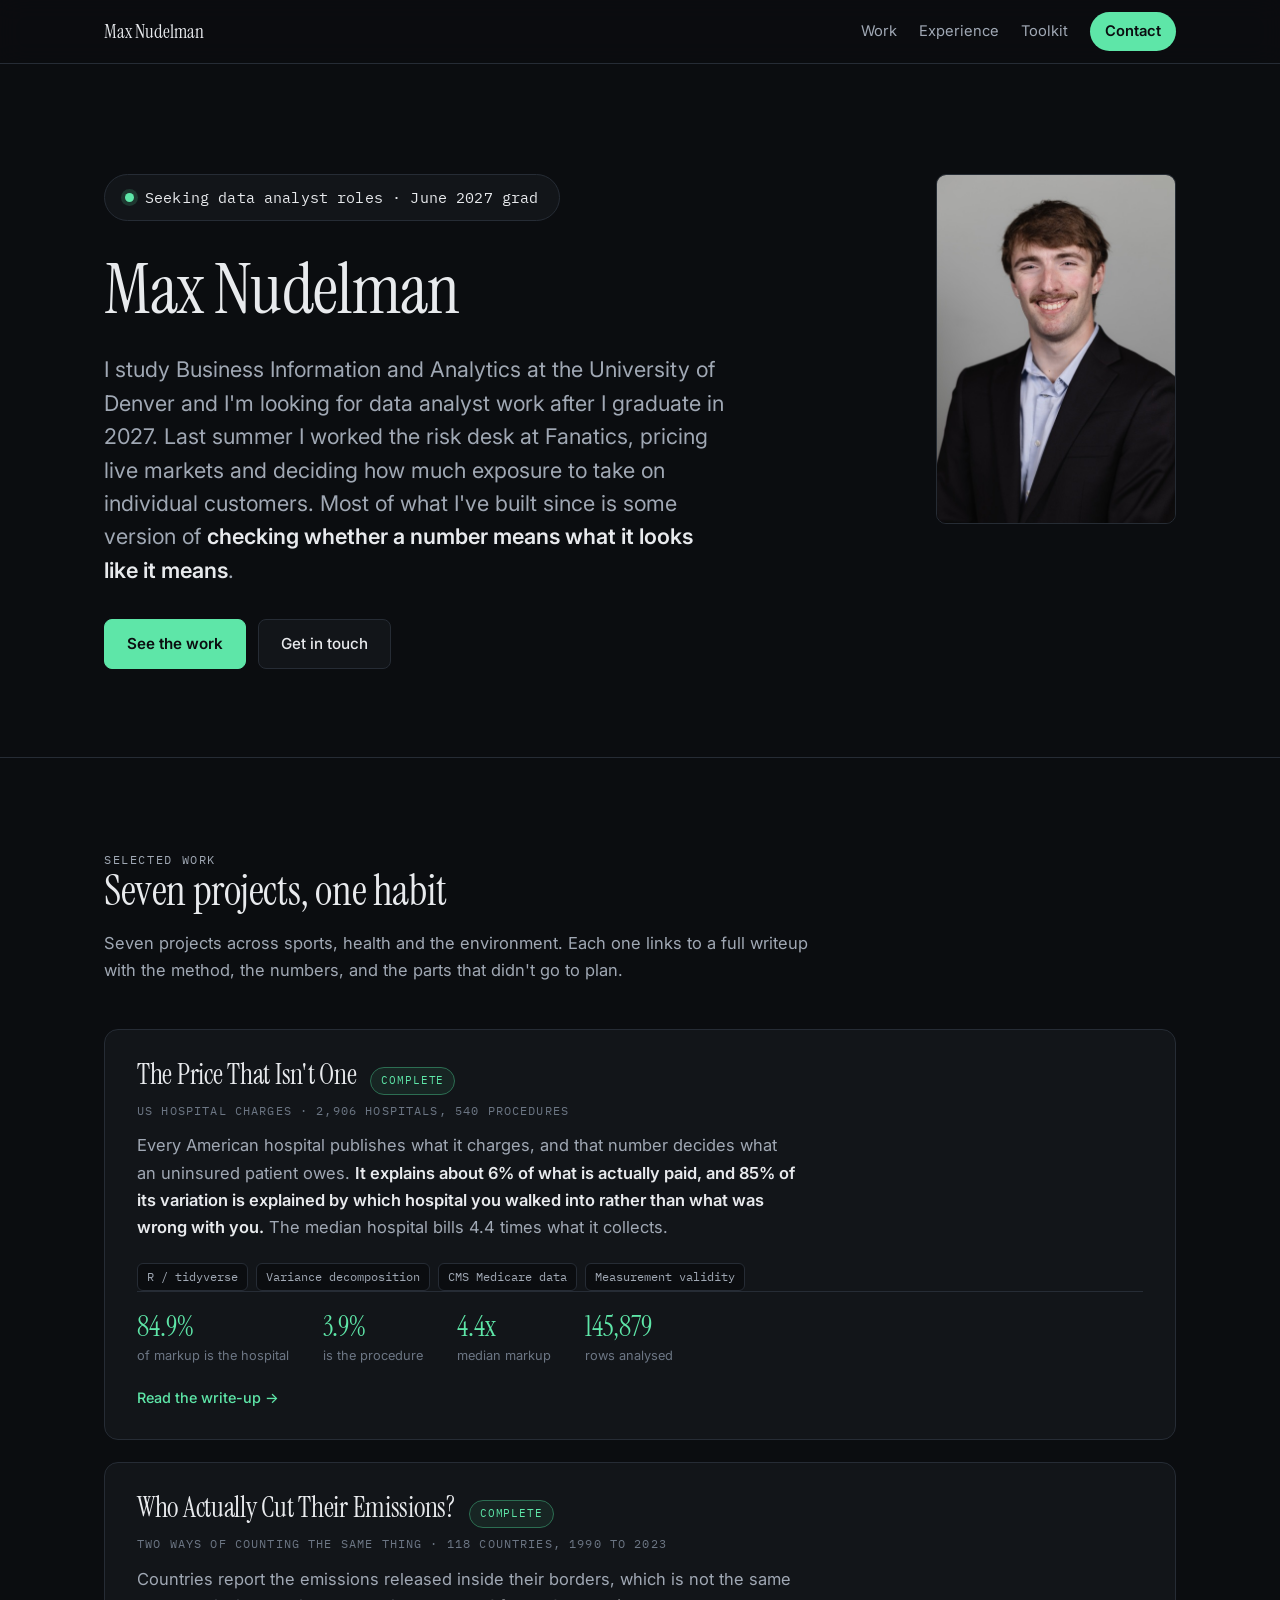
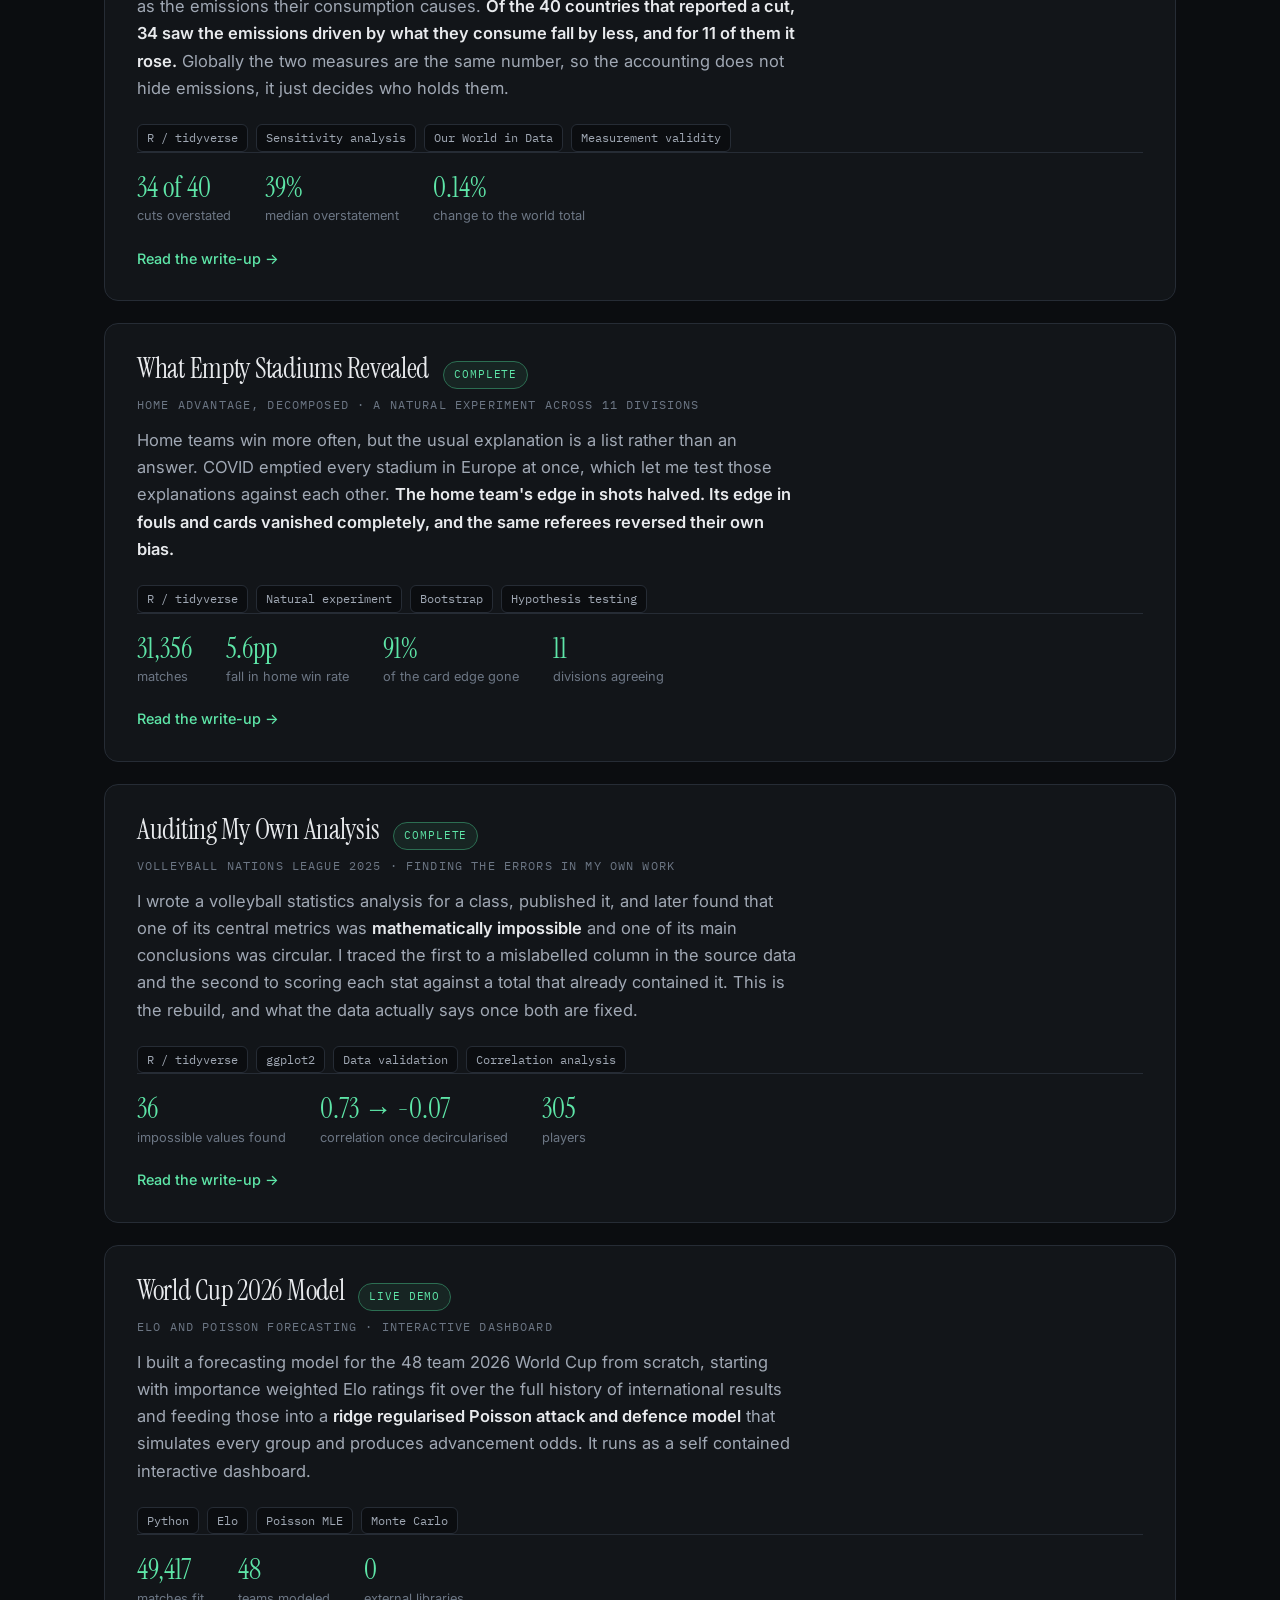
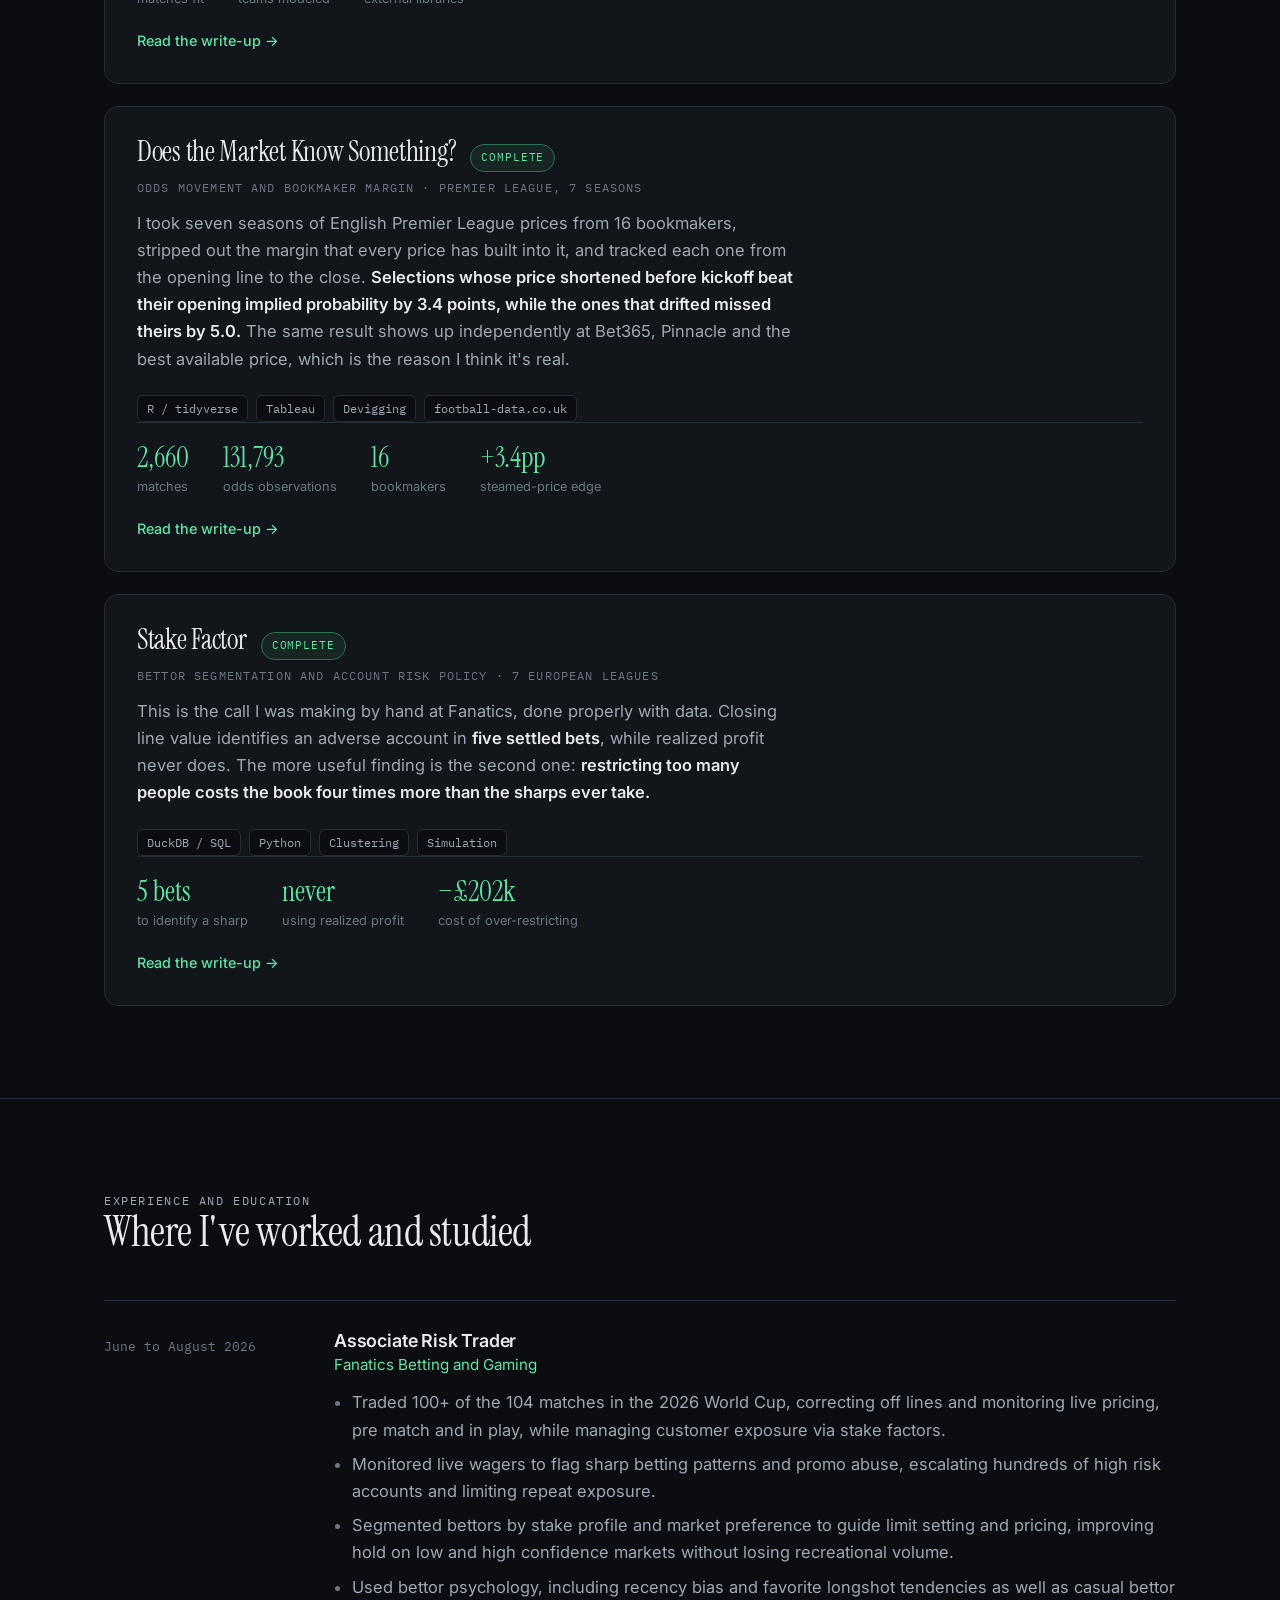
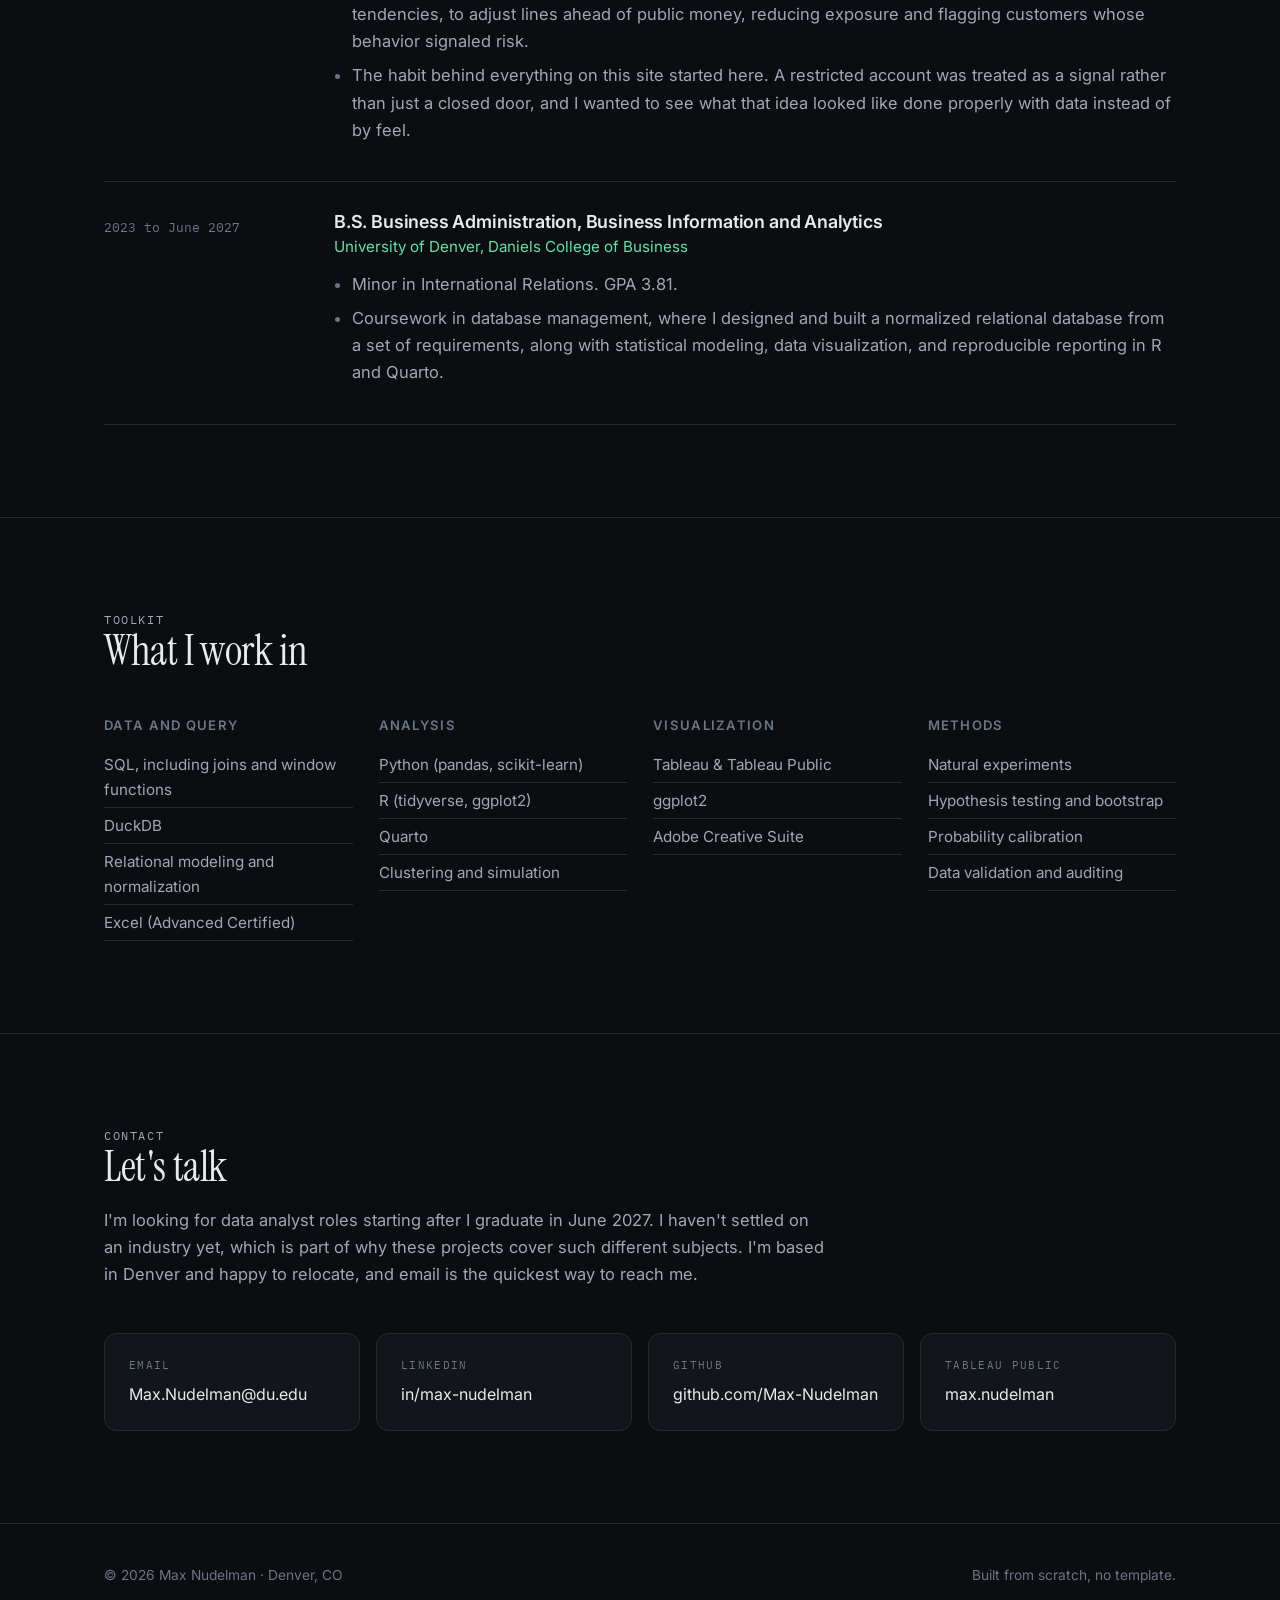
==== index.html @ 1641478d "Plainer homepage copy Drops the toolkit paragraph, rewrites the selected work subtext as a plain des" ====
<!DOCTYPE html>
<html lang="en">
<head>
<meta charset="utf-8">
<meta name="viewport" content="width=device-width, initial-scale=1">
<title>Max Nudelman, Data Analyst</title>
<meta name="description" content="Business Information and Analytics senior at the University of Denver. Projects on measurement, causal inference and data validation across sport, health and the environment.">

<!-- Social preview (used when the link is pasted into LinkedIn, Slack, iMessage) -->
<meta property="og:title" content="Max Nudelman, Data Analyst">
<meta property="og:description" content="Most of my work comes down to one question: is this effect real, or an artifact of how it was measured?">
<meta property="og:type" content="website">

<link rel="preconnect" href="https://fonts.googleapis.com">
<link rel="preconnect" href="https://fonts.gstatic.com" crossorigin>
<link href="https://fonts.googleapis.com/css2?family=Instrument+Serif:ital@0;1&family=Inter:wght@400;500;600&family=IBM+Plex+Mono:wght@400&display=swap" rel="stylesheet">
<link rel="stylesheet" href="assets/css/style.css">
</head>
<body>

<a class="skip" href="#main">Skip to content</a>

<nav class="nav">
  <div class="wrap">
    <a class="nav-name" href="#top">Max Nudelman</a>
    <div class="nav-links">
      <a href="#work">Work</a>
      <a href="#experience">Experience</a>
      <a href="#toolkit">Toolkit</a>
      <a class="cta" href="#contact">Contact</a>
    </div>
  </div>
</nav>

<main id="main">

<!-- ==================== HERO ==================== -->
<header class="hero" id="top">
  <div class="wrap hero-grid">
    <div>
      <span class="status"><span class="dot"></span> Seeking data analyst roles &middot; June 2027 grad</span>
      <h1>Max Nudelman</h1>
      <p class="lede">
        I study Business Information and Analytics at the University of Denver and I'm looking for
        data analyst work after I graduate in 2027. Last summer I worked the risk desk at Fanatics,
        pricing live markets and deciding how much exposure to take on individual customers. Most of
        what I've built since is some version of <strong>checking whether a number means what it looks
        like it means</strong>.
      </p>
      <div class="hero-actions">
        <a class="btn btn-primary" href="#work">See the work</a>
        <a class="btn" href="#contact">Get in touch</a>
      </div>
    </div>
    <img class="hero-photo" src="assets/img/headshot.jpg" alt="Portrait of Max Nudelman">
  </div>
</header>

<!-- ==================== WORK ==================== -->
<section id="work">
  <div class="wrap">
    <div class="section-head">
      <p class="eyebrow">Selected work</p>
      <h2>Seven projects, one habit</h2>
      <p>
        Seven projects across sports, health and the environment. Each one links to a full writeup
        with the method, the numbers, and the parts that didn't go to plan.
      </p>
    </div>

    <div class="projects">

      <!-- ---- Project 7: hospital prices ---- -->
      <a class="card" href="projects/hospital-prices.html">
        <div class="card-top">
          <h3>The Price That Isn't One</h3>
          <span class="tag tag-live">Complete</span>
        </div>
        <p class="kicker">US hospital charges &middot; 2,906 hospitals, 540 procedures</p>
        <p class="summary">
          Every American hospital publishes what it charges, and that number decides what an uninsured
          patient owes. <strong>It explains about 6% of what is actually paid, and 85% of its variation
          is explained by which hospital you walked into rather than what was wrong with you.</strong>
          The median hospital bills 4.4 times what it collects.
        </p>
        <div class="stack"><span>R / tidyverse</span><span>Variance decomposition</span><span>CMS Medicare data</span><span>Measurement validity</span></div>
        <div class="metrics">
          <div class="metric"><div class="num">84.9%</div><div class="lab">of markup is the hospital</div></div>
          <div class="metric"><div class="num">3.9%</div><div class="lab">is the procedure</div></div>
          <div class="metric"><div class="num">4.4x</div><div class="lab">median markup</div></div>
          <div class="metric"><div class="num">145,879</div><div class="lab">rows analysed</div></div>
        </div>
        <div class="card-foot"><span class="go">Read the write-up &rarr;</span></div>
      </a>

      <!-- ---- Project 6: carbon accounting ---- -->
      <a class="card" href="projects/carbon-accounting.html">
        <div class="card-top">
          <h3>Who Actually Cut Their Emissions?</h3>
          <span class="tag tag-live">Complete</span>
        </div>
        <p class="kicker">Two ways of counting the same thing &middot; 118 countries, 1990 to 2023</p>
        <p class="summary">
          Countries report the emissions released inside their borders, which is not the same as the
          emissions their consumption causes. <strong>Of the 40 countries that reported a cut, 34 saw
          the emissions driven by what they consume fall by less, and for 11 of them it rose.</strong>
          Globally the two measures are the same number, so the accounting does not hide emissions,
          it just decides who holds them.
        </p>
        <div class="stack"><span>R / tidyverse</span><span>Sensitivity analysis</span><span>Our World in Data</span><span>Measurement validity</span></div>
        <div class="metrics">
          <div class="metric"><div class="num">34 of 40</div><div class="lab">cuts overstated</div></div>
          <div class="metric"><div class="num">39%</div><div class="lab">median overstatement</div></div>
          <div class="metric"><div class="num">0.14%</div><div class="lab">change to the world total</div></div>
        </div>
        <div class="card-foot"><span class="go">Read the write-up &rarr;</span></div>
      </a>

      <!-- ---- Project 5: home advantage ---- -->
      <a class="card" href="projects/home-advantage.html">
        <div class="card-top">
          <h3>What Empty Stadiums Revealed</h3>
          <span class="tag tag-live">Complete</span>
        </div>
        <p class="kicker">Home advantage, decomposed &middot; a natural experiment across 11 divisions</p>
        <p class="summary">
          Home teams win more often, but the usual explanation is a list rather than an answer. COVID
          emptied every stadium in Europe at once, which let me test those explanations against each
          other.
          <strong>The home team's edge in shots halved. Its edge in fouls and cards vanished
          completely, and the same referees reversed their own bias.</strong>
        </p>
        <div class="stack"><span>R / tidyverse</span><span>Natural experiment</span><span>Bootstrap</span><span>Hypothesis testing</span></div>
        <div class="metrics">
          <div class="metric"><div class="num">31,356</div><div class="lab">matches</div></div>
          <div class="metric"><div class="num">5.6pp</div><div class="lab">fall in home win rate</div></div>
          <div class="metric"><div class="num">91%</div><div class="lab">of the card edge gone</div></div>
          <div class="metric"><div class="num">11</div><div class="lab">divisions agreeing</div></div>
        </div>
        <div class="card-foot"><span class="go">Read the write-up &rarr;</span></div>
      </a>

      <!-- ---- Project 4: VNL ---- -->
      <a class="card" href="projects/vnl-2025.html">
        <div class="card-top">
          <h3>Auditing My Own Analysis</h3>
          <span class="tag tag-live">Complete</span>
        </div>
        <p class="kicker">Volleyball Nations League 2025 &middot; finding the errors in my own work</p>
        <p class="summary">
          I wrote a volleyball statistics analysis for a class, published it, and later found that one
          of its central metrics was <strong>mathematically impossible</strong> and one of its main
          conclusions was circular. I traced the first to a mislabelled column in the source data and
          the second to scoring each stat against a total that already contained it. This is the
          rebuild, and what the data actually says once both are fixed.
        </p>
        <div class="stack"><span>R / tidyverse</span><span>ggplot2</span><span>Data validation</span><span>Correlation analysis</span></div>
        <div class="metrics">
          <div class="metric"><div class="num">36</div><div class="lab">impossible values found</div></div>
          <div class="metric"><div class="num">0.73 &rarr; -0.07</div><div class="lab">correlation once decircularised</div></div>
          <div class="metric"><div class="num">305</div><div class="lab">players</div></div>
        </div>
        <div class="card-foot"><span class="go">Read the write-up &rarr;</span></div>
      </a>

      <!-- ---- Project 3: World Cup ---- -->
      <a class="card" href="projects/world-cup-2026.html">
        <div class="card-top">
          <h3>World Cup 2026 Model</h3>
          <span class="tag tag-live">Live demo</span>
        </div>
        <p class="kicker">Elo and Poisson forecasting &middot; interactive dashboard</p>
        <p class="summary">
          I built a forecasting model for the 48 team 2026 World Cup from scratch, starting with
          importance weighted Elo ratings fit over the full history of international results and
          feeding those into a <strong>ridge regularised Poisson attack and defence model</strong>
          that simulates every group and produces advancement odds. It runs as a self contained
          interactive dashboard.
        </p>
        <div class="stack"><span>Python</span><span>Elo</span><span>Poisson MLE</span><span>Monte Carlo</span></div>
        <div class="metrics">
          <div class="metric"><div class="num">49,417</div><div class="lab">matches fit</div></div>
          <div class="metric"><div class="num">48</div><div class="lab">teams modeled</div></div>
          <div class="metric"><div class="num">0</div><div class="lab">external libraries</div></div>
        </div>
        <div class="card-foot"><span class="go">Read the write-up &rarr;</span></div>
      </a>

      <!-- ---- Project 1: EPL odds ---- -->
      <a class="card" href="projects/market-movement.html">
        <div class="card-top">
          <h3>Does the Market Know Something?</h3>
          <span class="tag tag-live">Complete</span>
        </div>
        <p class="kicker">Odds movement and bookmaker margin &middot; Premier League, 7 seasons</p>
        <p class="summary">
          I took seven seasons of English Premier League prices from 16 bookmakers, stripped out the
          margin that every price has built into it, and tracked each one from the opening line to the
          close. <strong>Selections whose price shortened before kickoff beat their opening implied
          probability by 3.4 points, while the ones that drifted missed theirs by 5.0.</strong> The
          same result shows up independently at Bet365, Pinnacle and the best available price, which
          is the reason I think it's real.
        </p>
        <div class="stack"><span>R / tidyverse</span><span>Tableau</span><span>Devigging</span><span>football-data.co.uk</span></div>
        <div class="metrics">
          <div class="metric"><div class="num">2,660</div><div class="lab">matches</div></div>
          <div class="metric"><div class="num">131,793</div><div class="lab">odds observations</div></div>
          <div class="metric"><div class="num">16</div><div class="lab">bookmakers</div></div>
          <div class="metric"><div class="num">+3.4pp</div><div class="lab">steamed-price edge</div></div>
        </div>
        <div class="card-foot"><span class="go">Read the write-up &rarr;</span></div>
      </a>

      <!-- ---- Project 2: Stake Factor ---- -->
      <a class="card" href="projects/stake-factor.html">
        <div class="card-top">
          <h3>Stake Factor</h3>
          <span class="tag tag-live">Complete</span>
        </div>
        <p class="kicker">Bettor segmentation and account risk policy &middot; 7 European leagues</p>
        <p class="summary">
          This is the call I was making by hand at Fanatics, done properly with data. Closing line
          value identifies an adverse account in <strong>five settled bets</strong>, while realized
          profit never does. The more useful finding is the second one:
          <strong>restricting too many people costs the book four times more than the sharps ever
          take.</strong>
        </p>
        <div class="stack"><span>DuckDB / SQL</span><span>Python</span><span>Clustering</span><span>Simulation</span></div>
        <div class="metrics">
          <div class="metric"><div class="num">5 bets</div><div class="lab">to identify a sharp</div></div>
          <div class="metric"><div class="num">never</div><div class="lab">using realized profit</div></div>
          <div class="metric"><div class="num">&minus;&pound;202k</div><div class="lab">cost of over-restricting</div></div>
        </div>
        <div class="card-foot"><span class="go">Read the write-up &rarr;</span></div>
      </a>

    </div>
  </div>
</section>

<!-- ==================== EXPERIENCE ==================== -->
<section id="experience">
  <div class="wrap">
    <div class="section-head">
      <p class="eyebrow">Experience and education</p>
      <h2>Where I've worked and studied</h2>
    </div>

    <div class="timeline">

      <article class="entry">
        <div class="when">June to August 2026</div>
        <div>
          <h3>Associate Risk Trader</h3>
          <div class="org">Fanatics Betting and Gaming</div>
          <ul>
            <li>Traded 100+ of the 104 matches in the 2026 World Cup, correcting off lines and
                monitoring live pricing, pre match and in play, while managing customer exposure via
                stake factors.</li>
            <li>Monitored live wagers to flag sharp betting patterns and promo abuse, escalating
                hundreds of high risk accounts and limiting repeat exposure.</li>
            <li>Segmented bettors by stake profile and market preference to guide limit setting and
                pricing, improving hold on low and high confidence markets without losing
                recreational volume.</li>
            <li>Used bettor psychology, including recency bias and favorite longshot tendencies as
                well as casual bettor tendencies, to adjust lines ahead of public money, reducing
                exposure and flagging customers whose behavior signaled risk.</li>
            <li>The habit behind everything on this site started here. A restricted account was
                treated as a signal rather than just a closed door, and I wanted to see what that
                idea looked like done properly with data instead of by feel.</li>
          </ul>
        </div>
      </article>

      <article class="entry">
        <div class="when">2023 to June 2027</div>
        <div>
          <h3>B.S. Business Administration, Business Information and Analytics</h3>
          <div class="org">University of Denver, Daniels College of Business</div>
          <ul>
            <li>Minor in International Relations. GPA 3.81.</li>
            <li>Coursework in database management, where I designed and built a normalized relational
                database from a set of requirements, along with statistical modeling, data
                visualization, and reproducible reporting in R and Quarto.</li>
          </ul>
        </div>
      </article>

    </div>
  </div>
</section>

<!-- ==================== TOOLKIT ==================== -->
<section id="toolkit">
  <div class="wrap">
    <div class="section-head">
      <p class="eyebrow">Toolkit</p>
      <h2>What I work in</h2>
    </div>

    <div class="skills">
      <div class="skillset">
        <h3>Data and query</h3>
        <ul>
          <li>SQL, including joins and window functions</li>
          <li>DuckDB</li>
          <li>Relational modeling and normalization</li>
          <li>Excel (Advanced Certified)</li>
        </ul>
      </div>
      <div class="skillset">
        <h3>Analysis</h3>
        <ul>
          <li>Python (pandas, scikit-learn)</li>
          <li>R (tidyverse, ggplot2)</li>
          <li>Quarto</li>
          <li>Clustering and simulation</li>
        </ul>
      </div>
      <div class="skillset">
        <h3>Visualization</h3>
        <ul>
          <li>Tableau &amp; Tableau Public</li>
          <li>ggplot2</li>
          <li>Adobe Creative Suite</li>
        </ul>
      </div>
      <div class="skillset">
        <h3>Methods</h3>
        <ul>
          <li>Natural experiments</li>
          <li>Hypothesis testing and bootstrap</li>
          <li>Probability calibration</li>
          <li>Data validation and auditing</li>
        </ul>
      </div>
    </div>
  </div>
</section>

<!-- ==================== CONTACT ==================== -->
<section id="contact">
  <div class="wrap">
    <div class="section-head prose">
      <p class="eyebrow">Contact</p>
      <h2>Let's talk</h2>
      <p>
        I'm looking for data analyst roles starting after I graduate in June 2027. I haven't settled
        on an industry yet, which is part of why these projects cover such different subjects. I'm
        based in Denver and happy to relocate, and email is the quickest way to reach me.
      </p>
    </div>

    <div class="contact-grid">
      <a class="contact-card" href="mailto:Max.Nudelman@du.edu">
        <div class="lab">Email</div><div class="val">Max.Nudelman@du.edu</div>
      </a>
      <a class="contact-card" href="https://www.linkedin.com/in/max-nudelman" target="_blank" rel="noopener">
        <div class="lab">LinkedIn</div><div class="val">in/max-nudelman</div>
      </a>
      <a class="contact-card" href="https://github.com/Max-Nudelman" target="_blank" rel="noopener">
        <div class="lab">GitHub</div><div class="val">github.com/Max-Nudelman</div>
      </a>
      <a class="contact-card" href="https://public.tableau.com/app/profile/max.nudelman" target="_blank" rel="noopener">
        <div class="lab">Tableau Public</div><div class="val">max.nudelman</div>
      </a>
    </div>
  </div>
</section>

</main>

<footer>
  <div class="wrap">
    <span>&copy; 2026 Max Nudelman &middot; Denver, CO</span>
    <span>Built from scratch, no template.</span>
  </div>
</footer>

</body>
</html>
---- assets/css/style.css ----
/* ============================================================
   Max Nudelman — portfolio
   One stylesheet for index.html and every /projects/ case study.
   Colors, spacing and type sizes all live in the :root block —
   change a value there and it updates everywhere.
   ============================================================ */

:root {
  /* --- color ------------------------------------------------ */
  --ink:        #0B0D10;   /* page background */
  --ink-2:      #121519;   /* raised surfaces: cards, nav */
  --ink-3:      #1B2027;   /* hovered surfaces */
  --line:       #262C35;   /* hairline borders */
  --text:       #E8EAED;   /* primary text */
  --text-2:     #A0A8B4;   /* secondary text */
  --text-3:     #6C7684;   /* labels, captions */
  --accent:     #5EE6A8;   /* mint — links, metrics, active state */
  --accent-dim: #2C6E52;
  --warn:       #F5A524;   /* amber — "in progress" status */

  /* --- type ------------------------------------------------- */
  --serif: "Instrument Serif", "Iowan Old Style", Georgia, "Times New Roman", serif;
  --sans:  "Inter", -apple-system, BlinkMacSystemFont, "Segoe UI", Helvetica, Arial, sans-serif;
  --mono:  "IBM Plex Mono", ui-monospace, SFMono-Regular, Menlo, Consolas, monospace;

  /* --- layout ----------------------------------------------- */
  --page: 1120px;   /* max content width */
  --prose: 720px;   /* max width for reading columns */
  --nav-h: 64px;
}

/* --- reset -------------------------------------------------- */
*, *::before, *::after { box-sizing: border-box; }
html { scroll-behavior: smooth; scroll-padding-top: calc(var(--nav-h) + 24px); }
body {
  margin: 0;
  background: var(--ink);
  color: var(--text);
  font-family: var(--sans);
  font-size: 16.5px;
  line-height: 1.65;
  -webkit-font-smoothing: antialiased;
}
img { max-width: 100%; display: block; }
a { color: var(--accent); text-decoration: none; }
a:hover { text-decoration: underline; text-underline-offset: 3px; }

h1, h2, h3 { font-family: var(--serif); font-weight: 400; letter-spacing: -0.01em; line-height: 1.1; }
h1 { font-size: clamp(2.6rem, 7vw, 4.4rem); margin: 0; }
h2 { font-size: clamp(1.9rem, 4vw, 2.6rem); margin: 0 0 1rem; }
h3 { font-size: 1.4rem; margin: 0 0 .5rem; }
p  { margin: 0 0 1.1em; }

/* small uppercase section label */
.eyebrow {
  font-family: var(--mono);
  font-size: .72rem;
  letter-spacing: .14em;
  text-transform: uppercase;
  color: var(--text-3);
  margin: 0 0 .9rem;
}

.wrap { width: 100%; max-width: var(--page); margin: 0 auto; padding: 0 24px; }
.prose { max-width: var(--prose); }

/* --- skip link (keyboard + screen reader accessibility) ------ */
.skip {
  position: absolute; left: -9999px; top: 0; z-index: 100;
  background: var(--accent); color: var(--ink); padding: 10px 16px; border-radius: 0 0 6px 0;
}
.skip:focus { left: 0; }

/* ============================================================
   NAV
   ============================================================ */
.nav {
  position: sticky; top: 0; z-index: 50;
  height: var(--nav-h);
  background: rgba(11, 13, 16, .82);
  backdrop-filter: blur(12px);
  border-bottom: 1px solid var(--line);
}
.nav .wrap { display: flex; align-items: center; gap: 24px; height: 100%; }
.nav-name { font-family: var(--serif); font-size: 1.2rem; color: var(--text); }
.nav-name:hover { text-decoration: none; color: var(--accent); }
.nav-links { display: flex; gap: 22px; margin-left: auto; align-items: center; }
.nav-links a { color: var(--text-2); font-size: .92rem; }
.nav-links a:hover { color: var(--text); text-decoration: none; }
.nav-links a.cta {
  color: var(--ink); background: var(--accent);
  padding: 7px 15px; border-radius: 999px; font-weight: 600;
}
.nav-links a.cta:hover { background: #7BF0BC; }

/* ============================================================
   HERO
   ============================================================ */
.hero { padding: clamp(56px, 10vw, 110px) 0 clamp(48px, 8vw, 88px); border-bottom: 1px solid var(--line); }
.hero-grid { display: grid; grid-template-columns: 1fr 240px; gap: 56px; align-items: start; }
.hero h1 { margin-bottom: .35em; }
.hero .lede {
  font-size: clamp(1.12rem, 2.2vw, 1.35rem);
  color: var(--text-2);
  max-width: 620px;
  line-height: 1.55;
}
.hero .lede strong { color: var(--text); font-weight: 600; }
.hero-photo {
  width: 240px; height: 350px; object-fit: cover; object-position: center 22%;
  border-radius: 10px; border: 1px solid var(--line); filter: saturate(.92);
}
.status {
  display: inline-flex; align-items: center; gap: 11px;
  font-family: var(--mono); font-size: .95rem; color: var(--text);
  letter-spacing: .01em;
  border: 1px solid var(--line); background: var(--ink-2);
  padding: 10px 20px; border-radius: 999px; margin-bottom: 30px;
}
.status .dot {
  width: 9px; height: 9px; border-radius: 50%; background: var(--accent);
  box-shadow: 0 0 0 4px rgba(94, 230, 168, .16);
}
.hero-actions { display: flex; flex-wrap: wrap; gap: 12px; margin-top: 32px; }
.btn {
  display: inline-block; padding: 11px 22px; border-radius: 8px;
  font-size: .95rem; font-weight: 500; border: 1px solid var(--line);
  color: var(--text); background: var(--ink-2);
}
.btn:hover { background: var(--ink-3); text-decoration: none; border-color: #38414d; }
.btn-primary { background: var(--accent); color: var(--ink); border-color: var(--accent); font-weight: 600; }
.btn-primary:hover { background: #7BF0BC; border-color: #7BF0BC; }

/* ============================================================
   SECTIONS
   ============================================================ */
section { padding: clamp(56px, 8vw, 92px) 0; border-bottom: 1px solid var(--line); }
.section-head { margin-bottom: 44px; }
.section-head p { color: var(--text-2); max-width: var(--prose); margin: 0; }

/* ============================================================
   PROJECT CARDS
   ============================================================ */
.projects { display: grid; gap: 22px; }
.card {
  display: block;
  background: var(--ink-2);
  border: 1px solid var(--line);
  border-radius: 14px;
  padding: 30px 32px;
  color: inherit;
  transition: border-color .18s ease, background .18s ease, transform .18s ease;
}
.card:hover {
  text-decoration: none;
  border-color: var(--accent-dim);
  background: var(--ink-3);
  transform: translateY(-2px);
}
.card-top { display: flex; align-items: baseline; gap: 14px; flex-wrap: wrap; margin-bottom: 6px; }
.card h3 { font-size: 1.75rem; margin: 0; color: var(--text); }
.card .kicker { font-family: var(--mono); font-size: .72rem; letter-spacing: .1em; text-transform: uppercase; color: var(--text-3); }
.card .summary { color: var(--text-2); margin: 10px 0 22px; max-width: 660px; }
.card .summary strong { color: var(--text); font-weight: 600; }

/* status pills */
.tag {
  font-family: var(--mono); font-size: .68rem; letter-spacing: .08em; text-transform: uppercase;
  padding: 4px 10px; border-radius: 999px; border: 1px solid var(--line); color: var(--text-3);
  white-space: nowrap;
}
.tag-live      { color: var(--accent); border-color: var(--accent-dim); background: rgba(94,230,168,.07); }
.tag-progress  { color: var(--warn);   border-color: #6B4A12;          background: rgba(245,165,36,.08); }

/* the row of headline numbers on each card */
.metrics { display: flex; flex-wrap: wrap; gap: 34px; padding-top: 20px; border-top: 1px solid var(--line); }
.metric .num { font-family: var(--serif); font-size: 1.75rem; color: var(--accent); line-height: 1.1; }
.metric .lab { font-size: .8rem; color: var(--text-3); margin-top: 2px; }

.card-foot { display: flex; gap: 18px; align-items: center; margin-top: 20px; font-size: .9rem; color: var(--text-2); }
.card-foot .go { color: var(--accent); font-weight: 500; }
.card:hover .go { text-decoration: underline; text-underline-offset: 3px; }

/* stack tags */
.stack { display: flex; flex-wrap: wrap; gap: 8px; margin-top: 18px; }
.stack span {
  font-family: var(--mono); font-size: .74rem; color: var(--text-2);
  border: 1px solid var(--line); border-radius: 6px; padding: 3px 9px; background: var(--ink);
}

/* ============================================================
   EXPERIENCE / TIMELINE
   ============================================================ */
.timeline { display: grid; gap: 0; }
.entry {
  display: grid; grid-template-columns: 190px 1fr; gap: 40px;
  padding: 30px 0; border-top: 1px solid var(--line);
}
.entry:last-child { border-bottom: 1px solid var(--line); }
.entry .when { font-family: var(--mono); font-size: .82rem; color: var(--text-3); padding-top: 5px; }
.entry h3 { margin-bottom: 2px; font-family: var(--sans); font-size: 1.12rem; font-weight: 600; }
.entry .org { color: var(--accent); font-size: .95rem; margin-bottom: 12px; }
.entry ul { margin: 0; padding-left: 18px; color: var(--text-2); }
.entry li { margin-bottom: 7px; }
.entry li::marker { color: var(--text-3); }

/* ============================================================
   SKILLS
   ============================================================ */
.skills { display: grid; grid-template-columns: repeat(auto-fit, minmax(230px, 1fr)); gap: 26px; }
.skillset h3 { font-family: var(--sans); font-size: .82rem; font-weight: 600; letter-spacing: .1em;
  text-transform: uppercase; color: var(--text-3); margin-bottom: 14px; }
.skillset ul { list-style: none; margin: 0; padding: 0; }
.skillset li { color: var(--text-2); padding: 5px 0; border-bottom: 1px solid var(--line); font-size: .95rem; }

/* ============================================================
   CONTACT + FOOTER
   ============================================================ */
#contact { border-bottom: none; }
.contact-grid { display: grid; grid-template-columns: repeat(auto-fit, minmax(240px, 1fr)); gap: 16px; margin-top: 36px; }
.contact-card {
  border: 1px solid var(--line); background: var(--ink-2); border-radius: 12px;
  padding: 22px 24px; color: inherit; transition: border-color .18s ease, background .18s ease;
}
.contact-card:hover { text-decoration: none; border-color: var(--accent-dim); background: var(--ink-3); }
.contact-card .lab { font-family: var(--mono); font-size: .7rem; letter-spacing: .12em;
  text-transform: uppercase; color: var(--text-3); margin-bottom: 7px; }
.contact-card .val { color: var(--text); font-size: 1rem; word-break: break-word; }

footer { padding: 40px 0 56px; color: var(--text-3); font-size: .86rem; border-top: 1px solid var(--line); }
footer .wrap { display: flex; justify-content: space-between; gap: 20px; flex-wrap: wrap; }

/* ============================================================
   CASE STUDY PAGES
   ============================================================ */
.case-head { padding: 60px 0 44px; border-bottom: 1px solid var(--line); }
.back { font-family: var(--mono); font-size: .8rem; color: var(--text-2); display: inline-block; margin-bottom: 26px; }
.back:hover { color: var(--accent); text-decoration: none; }
.case-head h1 { font-size: clamp(2.2rem, 5.5vw, 3.4rem); margin-bottom: .3em; }
.case-head .lede { font-size: 1.15rem; color: var(--text-2); max-width: var(--prose); }

/* the role / tools / data strip under a case-study title */
.factsheet {
  display: grid; grid-template-columns: repeat(auto-fit, minmax(180px, 1fr));
  gap: 24px; margin-top: 38px; padding-top: 26px; border-top: 1px solid var(--line);
}
.fact .lab { font-family: var(--mono); font-size: .7rem; letter-spacing: .12em;
  text-transform: uppercase; color: var(--text-3); margin-bottom: 5px; }
.fact .val { color: var(--text); font-size: .95rem; }

.case-body { padding: 56px 0 40px; }
.case-body section { padding: 0 0 46px; border-bottom: none; }
.case-body h2 { font-size: 1.9rem; margin-bottom: .6em; }
.case-body p, .case-body ul, .case-body ol { max-width: var(--prose); color: var(--text-2); }
.case-body li { margin-bottom: 8px; }
.case-body strong { color: var(--text); font-weight: 600; }

/* pull-quote style callout for the single most important finding */
.finding {
  border-left: 3px solid var(--accent);
  background: linear-gradient(90deg, rgba(94,230,168,.07), transparent 65%);
  padding: 20px 26px; margin: 0 0 30px; border-radius: 0 8px 8px 0; max-width: var(--prose);
}
.finding p { margin: 0; color: var(--text); font-size: 1.08rem; }

.note {
  border-left: 3px solid var(--warn);
  background: linear-gradient(90deg, rgba(245,165,36,.07), transparent 65%);
  padding: 18px 24px; margin: 0 0 30px; border-radius: 0 8px 8px 0; max-width: var(--prose);
}
.note p { margin: 0; color: var(--text-2); font-size: .95rem; }
.note p strong { color: var(--warn); }

/* data tables — wrapper scrolls sideways on narrow screens */
.table-scroll { overflow-x: auto; margin: 0 0 14px; max-width: 100%; -webkit-overflow-scrolling: touch; }
table { border-collapse: collapse; width: 100%; min-width: 460px; font-size: .92rem; }
caption { text-align: left; color: var(--text-3); font-size: .84rem; padding-bottom: 10px; }
th, td { padding: 9px 14px; border-bottom: 1px solid var(--line); text-align: left; }
th { font-family: var(--mono); font-size: .72rem; letter-spacing: .07em; text-transform: uppercase;
  color: var(--text-3); font-weight: 400; border-bottom-color: #333B46; }
td { color: var(--text-2); }
td.num, th.num { text-align: right; font-variant-numeric: tabular-nums; font-family: var(--mono); font-size: .88rem; }
tr td strong { color: var(--accent); }

.case-nav { display: flex; gap: 12px; flex-wrap: wrap; padding: 34px 0 60px; border-top: 1px solid var(--line); }

/* ============================================================
   RESPONSIVE
   ============================================================ */
@media (max-width: 860px) {
  .hero-grid { grid-template-columns: 1fr; gap: 34px; }
  .hero-photo { width: 170px; height: 248px; order: -1; }
  .entry { grid-template-columns: 1fr; gap: 10px; }
  .entry .when { padding-top: 0; }
}
@media (max-width: 620px) {
  body { font-size: 16px; }
  .status { font-size: .84rem; padding: 9px 16px; }
  .nav-links { gap: 14px; }
  .nav-links a:not(.cta) { display: none; }   /* keep only the resume button on phones */
  .card { padding: 24px 22px; }
  .metrics { gap: 24px; }
  .metric .num { font-size: 1.5rem; }
}

@media (prefers-reduced-motion: reduce) {
  html { scroll-behavior: auto; }
  * { transition: none !important; }
}

/* ============================================================
   FIGURES (case study charts)
   ============================================================ */
.figure { margin: 0 0 34px; max-width: 100%; }
.figure img {
  width: 100%; height: auto; display: block;
  border: 1px solid var(--line); border-radius: 10px; background: var(--ink);
}
.figure figcaption {
  color: var(--text-3); font-size: .86rem; margin-top: 10px; line-height: 1.5;
  max-width: var(--prose);
}

/* ============================================================
   INTERACTIVE FIGURES (VNL case study)
   ============================================================ */
.vnl-widget {
  border: 1px solid var(--line); background: var(--ink-2);
  border-radius: 12px; padding: 22px 24px; margin: 0 0 34px; position: relative;
}
.vnl-widget h3 {
  font-family: var(--sans); font-size: 1.02rem; font-weight: 600;
  color: var(--text); margin: 0 0 6px;
}
.vnl-widget .vnl-sub { color: var(--text-2); font-size: .9rem; margin: 0 0 18px; max-width: 62ch; }
.vnl-svg { width: 100%; height: auto; display: block; overflow: visible; }

/* control rows */
.vnl-controls { display: flex; flex-wrap: wrap; gap: 10px; align-items: center; margin-bottom: 16px; }
.vnl-controls button {
  font-family: var(--mono); font-size: .74rem; letter-spacing: .04em;
  color: var(--text-2); background: var(--ink); border: 1px solid var(--line);
  border-radius: 999px; padding: 6px 14px; cursor: pointer; transition: all .15s ease;
}
.vnl-controls button:hover { color: var(--text); border-color: #38414d; }
.vnl-controls button.on { color: var(--ink); background: var(--accent); border-color: var(--accent); font-weight: 600; }

/* slider */
.vnl-slider { display: flex; align-items: center; gap: 14px; margin-bottom: 18px; flex-wrap: wrap; }
.vnl-slider label { font-family: var(--mono); font-size: .74rem; color: var(--text-3);
  text-transform: uppercase; letter-spacing: .1em; }
.vnl-slider input[type=range] {
  flex: 1 1 220px; min-width: 180px; accent-color: var(--accent);
  background: transparent; cursor: pointer;
}

/* readout tiles */
.vnl-stats { display: flex; flex-wrap: wrap; gap: 26px; padding: 16px 0 4px; border-top: 1px solid var(--line); margin-top: 14px; }
.vnl-stats div .v { font-family: var(--serif); font-size: 1.5rem; color: var(--accent); line-height: 1.1; }
.vnl-stats div .k { font-size: .78rem; color: var(--text-3); margin-top: 2px; }

.vnl-note { color: var(--text-2); font-size: .88rem; margin-top: 14px; min-height: 2.6em; line-height: 1.5; }

/* hover tooltip */
.vnl-tip {
  position: absolute; right: 24px; top: 22px; z-index: 3;
  background: var(--ink); border: 1px solid var(--accent-dim); border-radius: 8px;
  padding: 10px 14px; font-size: .82rem; color: var(--text-2); line-height: 1.5;
  pointer-events: none; max-width: 260px;
}
.vnl-tip strong { color: var(--text); }

@media (max-width: 620px) {
  .vnl-widget { padding: 18px 16px; }
  .vnl-tip { position: static; margin-bottom: 12px; max-width: none; }
  .vnl-stats { gap: 18px; }
}

/* select control for interactive figures */
.ha-select { display:flex; align-items:center; gap:12px; margin-bottom:16px; flex-wrap:wrap; }
.ha-select label { font-family:var(--mono); font-size:.74rem; color:var(--text-3);
  text-transform:uppercase; letter-spacing:.1em; }
.ha-select select {
  font-family:var(--sans); font-size:.9rem; color:var(--text);
  background:var(--ink); border:1px solid var(--line); border-radius:8px;
  padding:7px 12px; cursor:pointer;
}
.ha-select select:hover { border-color:#38414d; }
.ha-checks { display:flex; gap:20px; flex-wrap:wrap; margin-bottom:16px; }
.ha-checks label { display:flex; align-items:center; gap:7px; font-size:.86rem;
  color:var(--text-2); cursor:pointer; }
.ha-checks input { accent-color:var(--accent); cursor:pointer; }
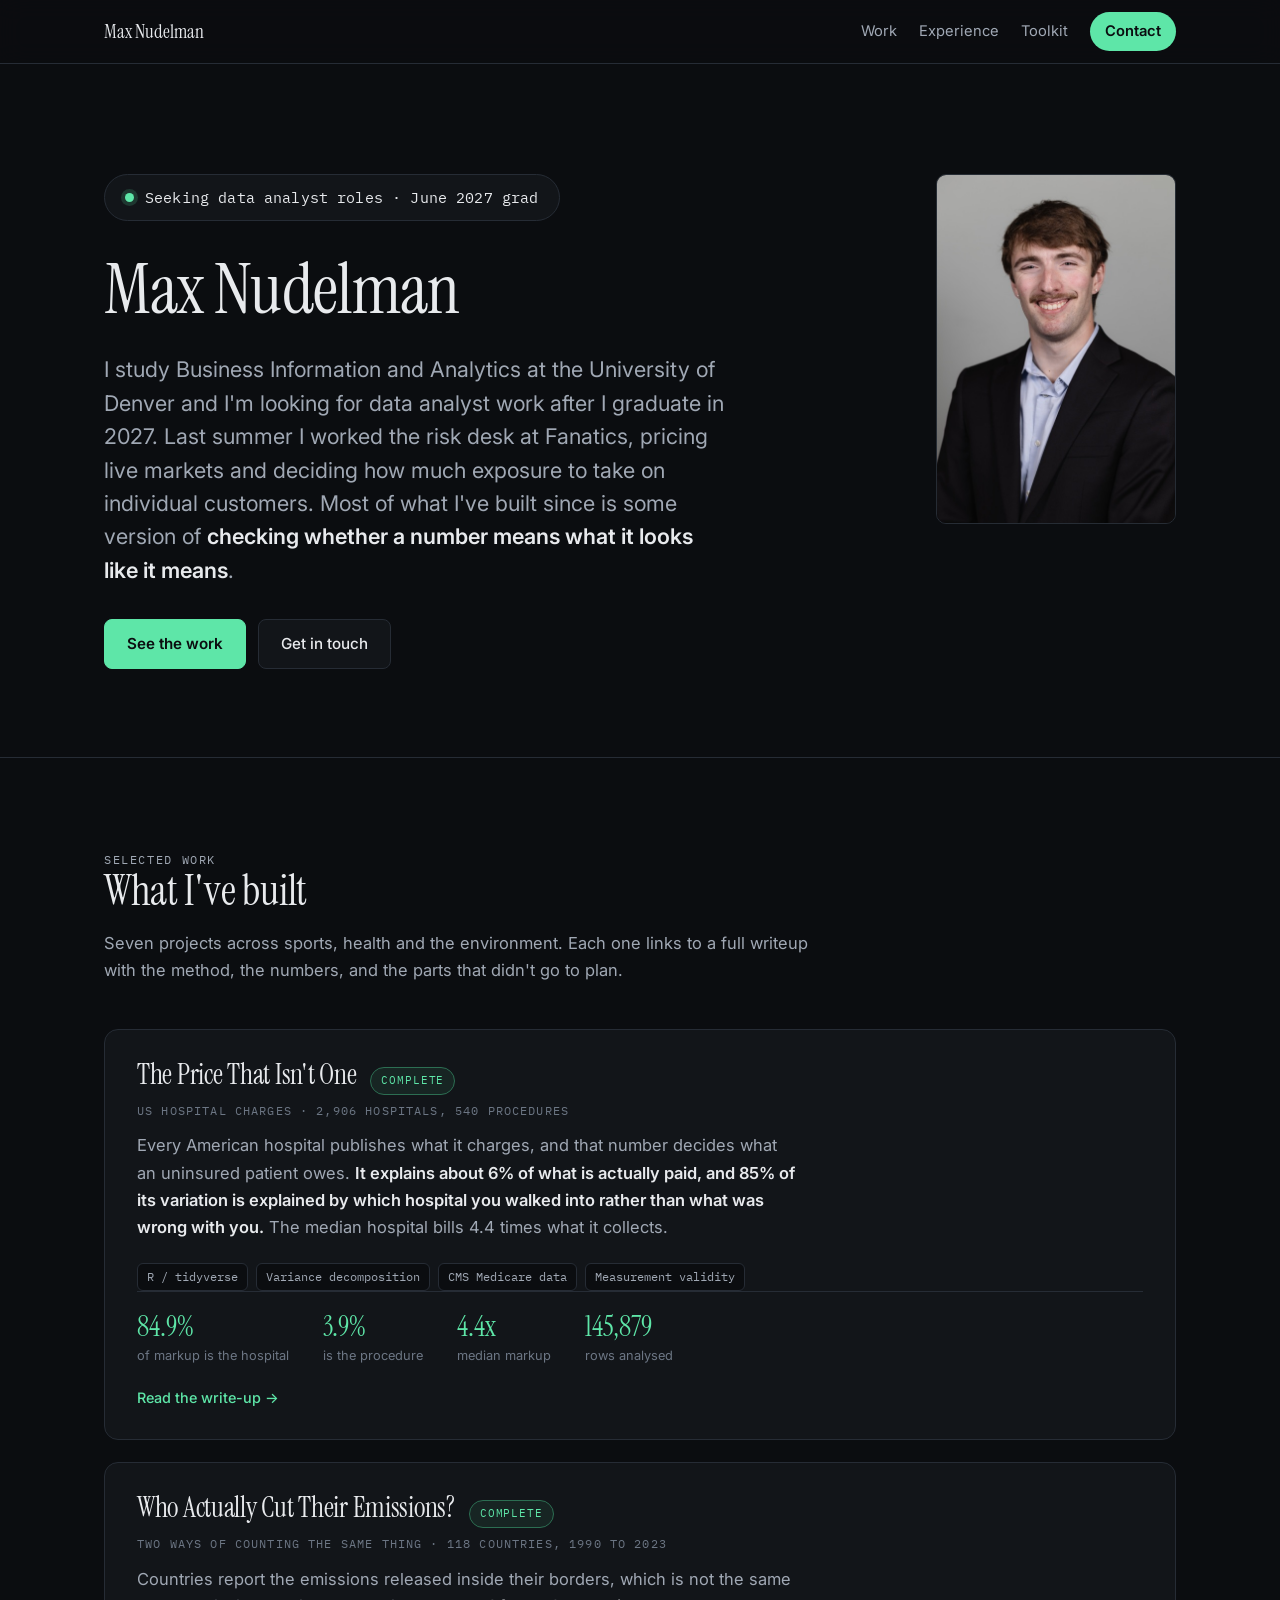
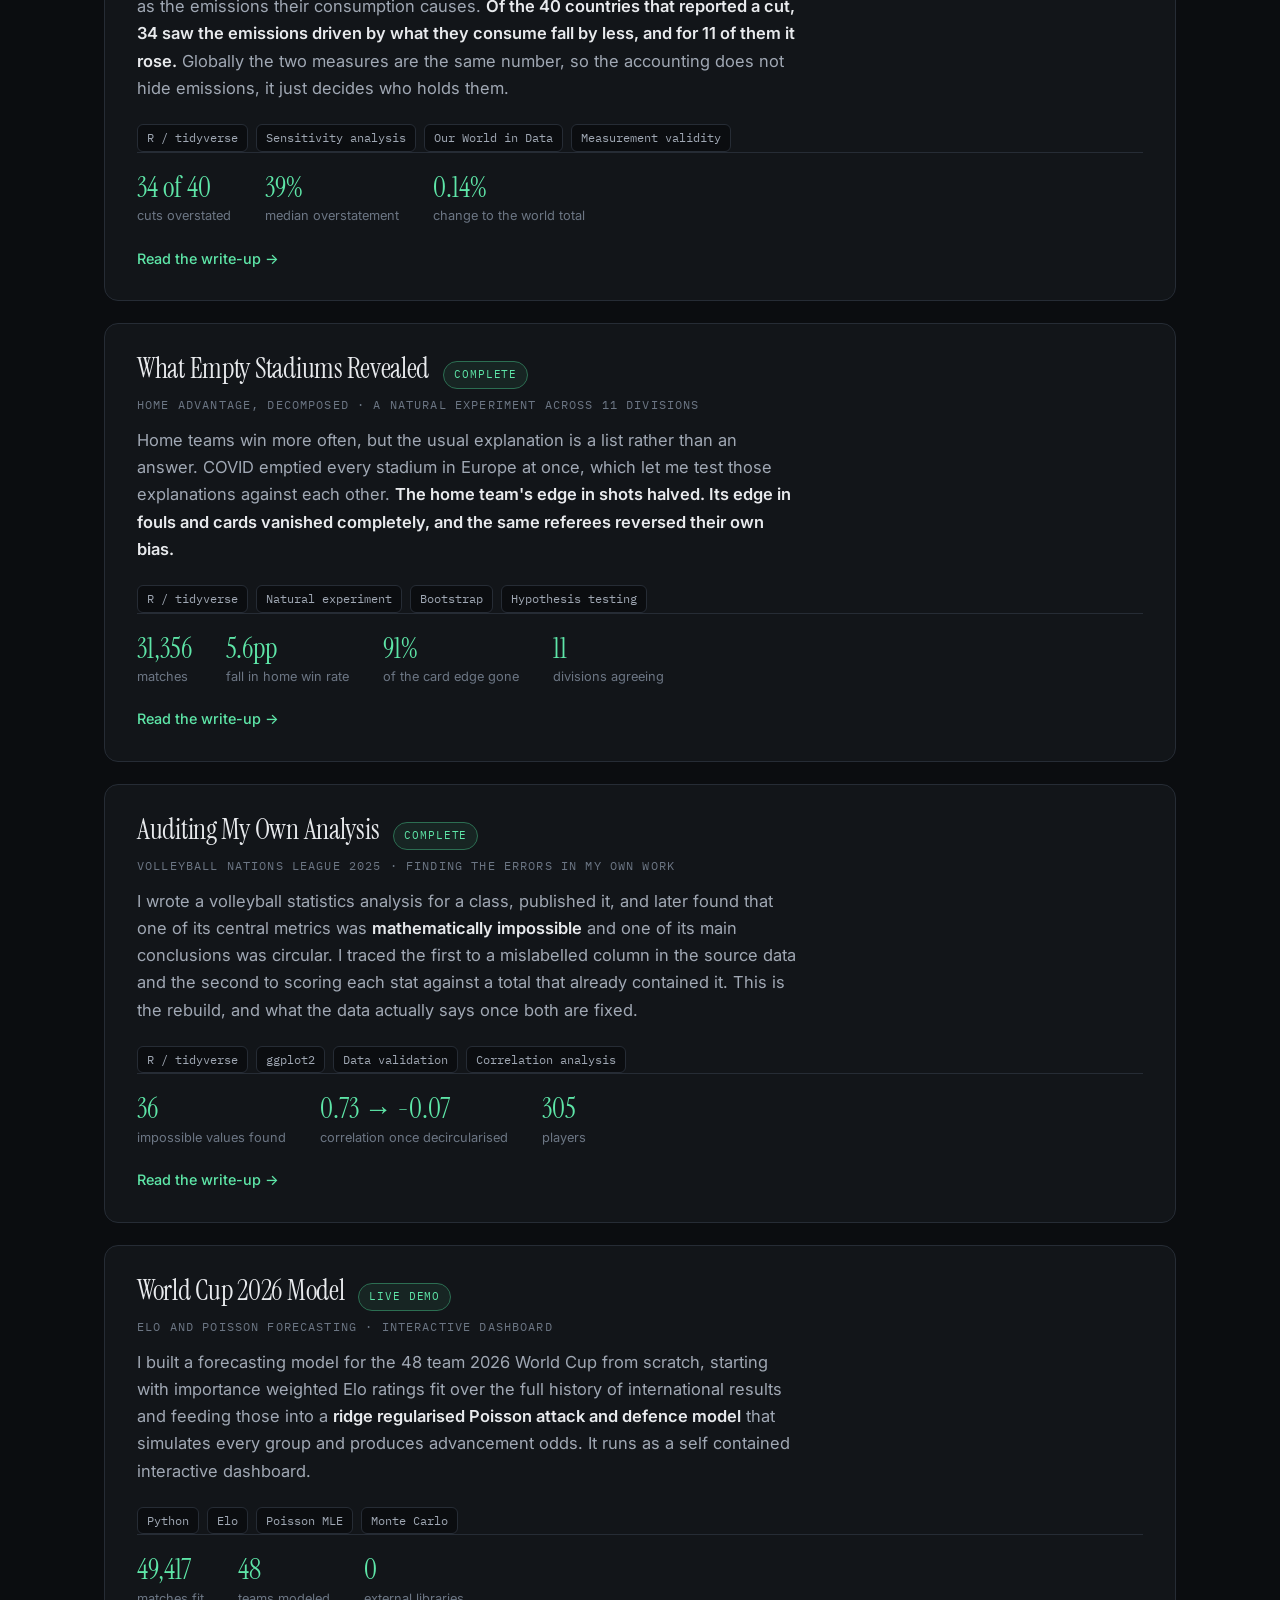
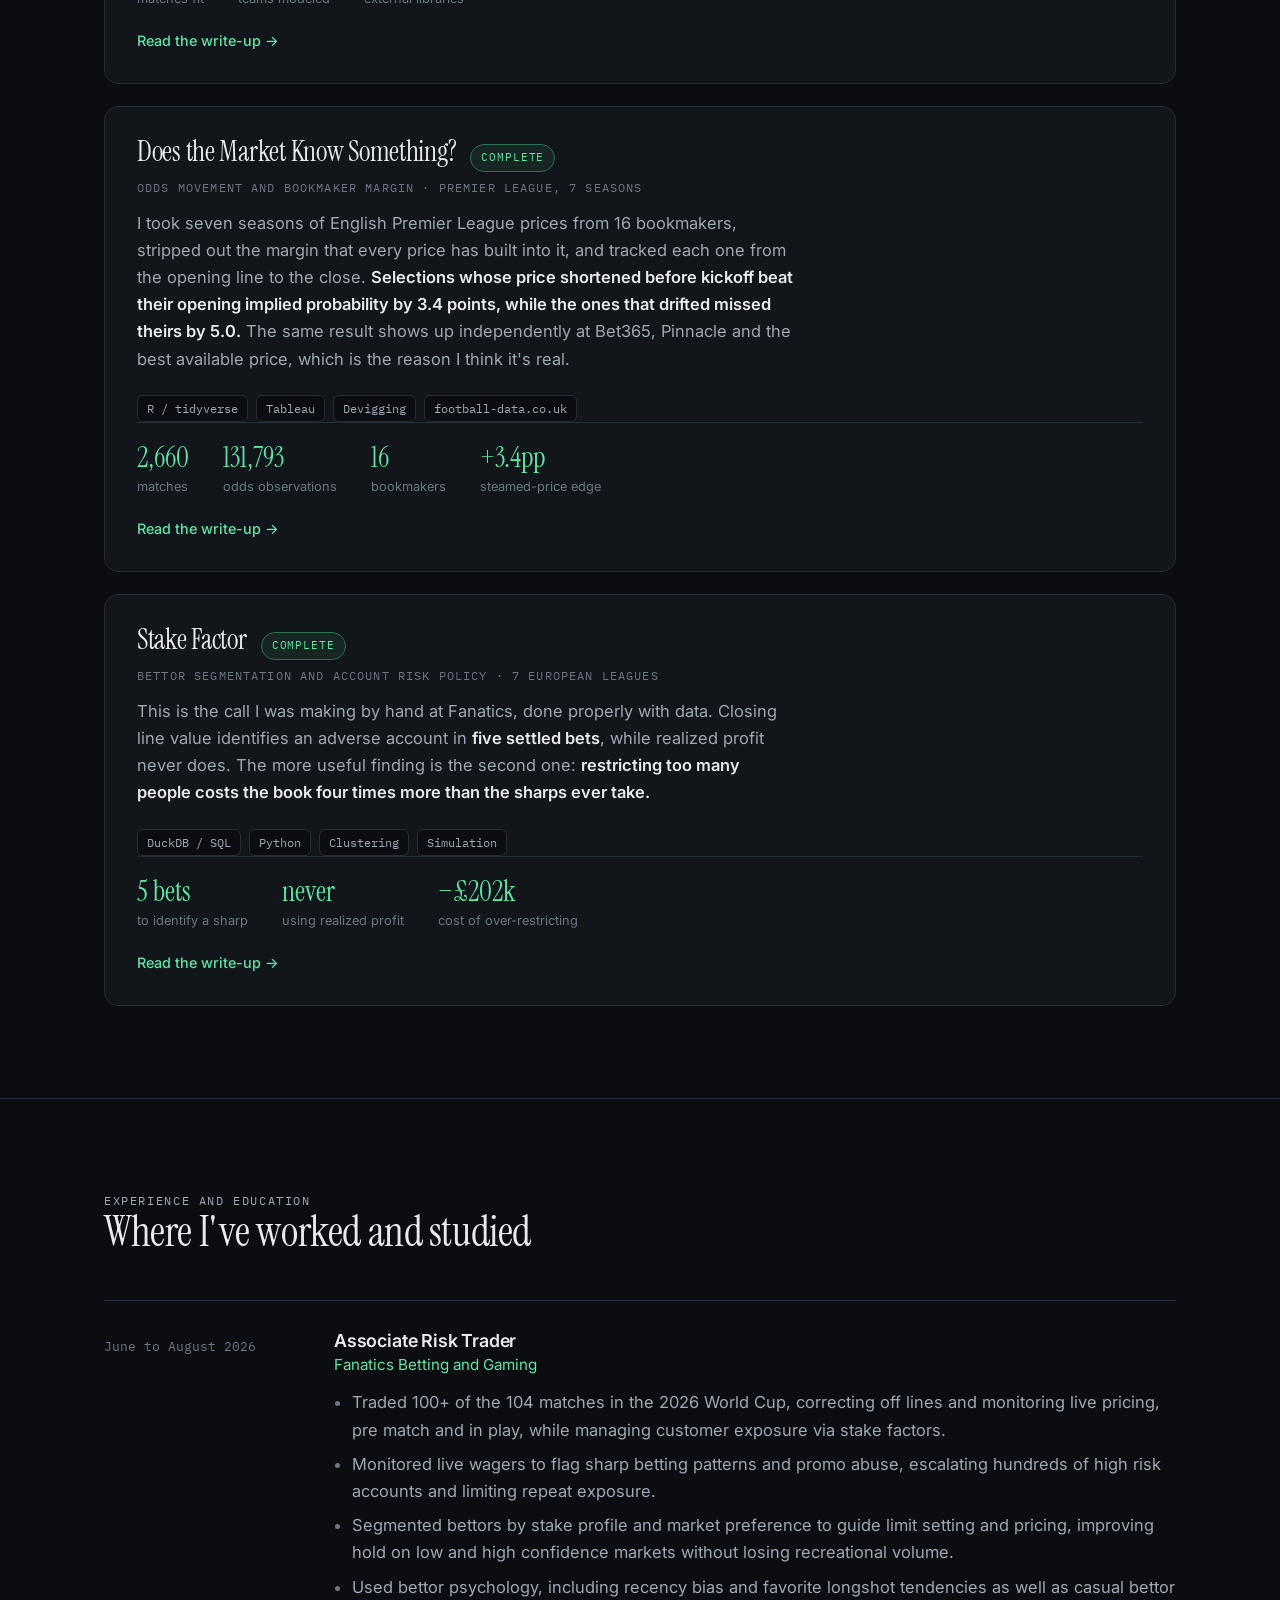
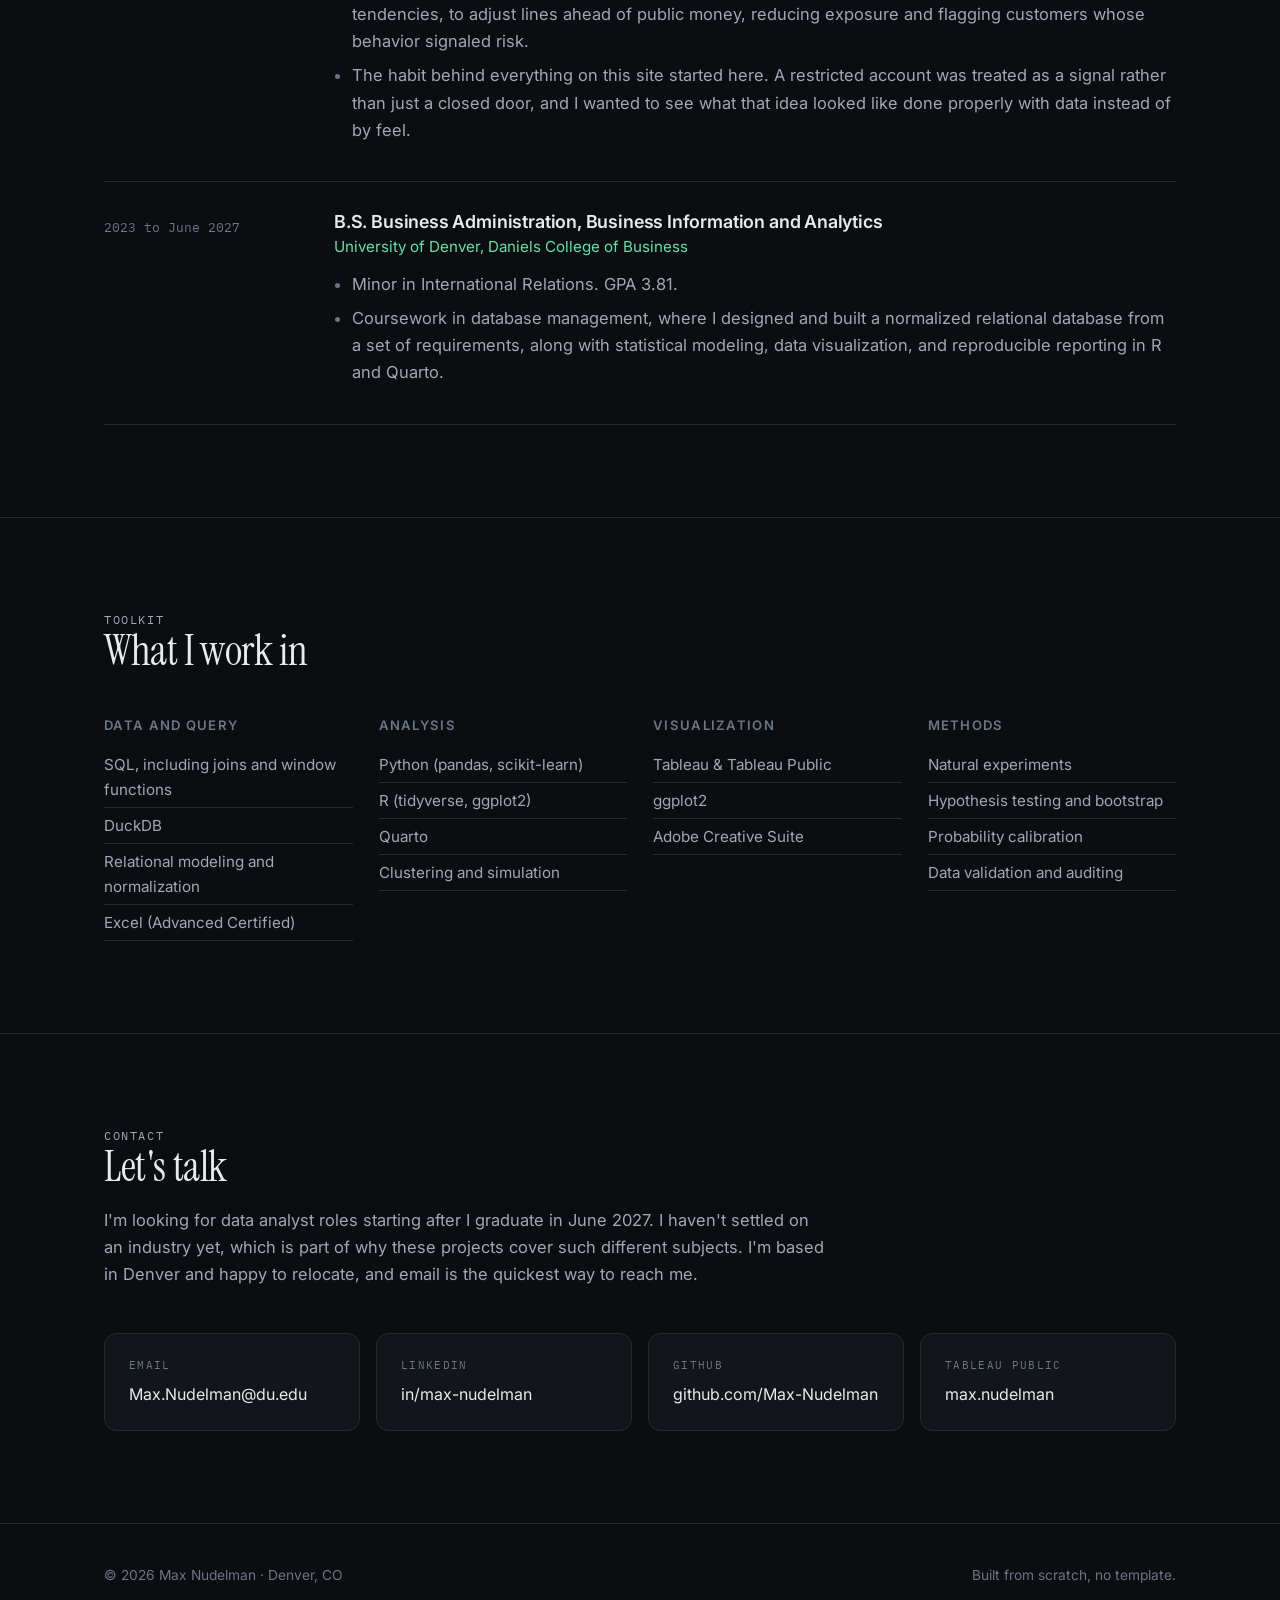
==== commit 7a17fd5f: "Rename the work section heading to What I've built Co-Authored-By: Claude Opus 5 <noreply@anthropic." ====
--- a/index.html
+++ b/index.html
@@ -61,7 +61,7 @@
   <div class="wrap">
     <div class="section-head">
       <p class="eyebrow">Selected work</p>
-      <h2>Seven projects, one habit</h2>
+      <h2>What I've built</h2>
       <p>
         Seven projects across sports, health and the environment. Each one links to a full writeup
         with the method, the numbers, and the parts that didn't go to plan.
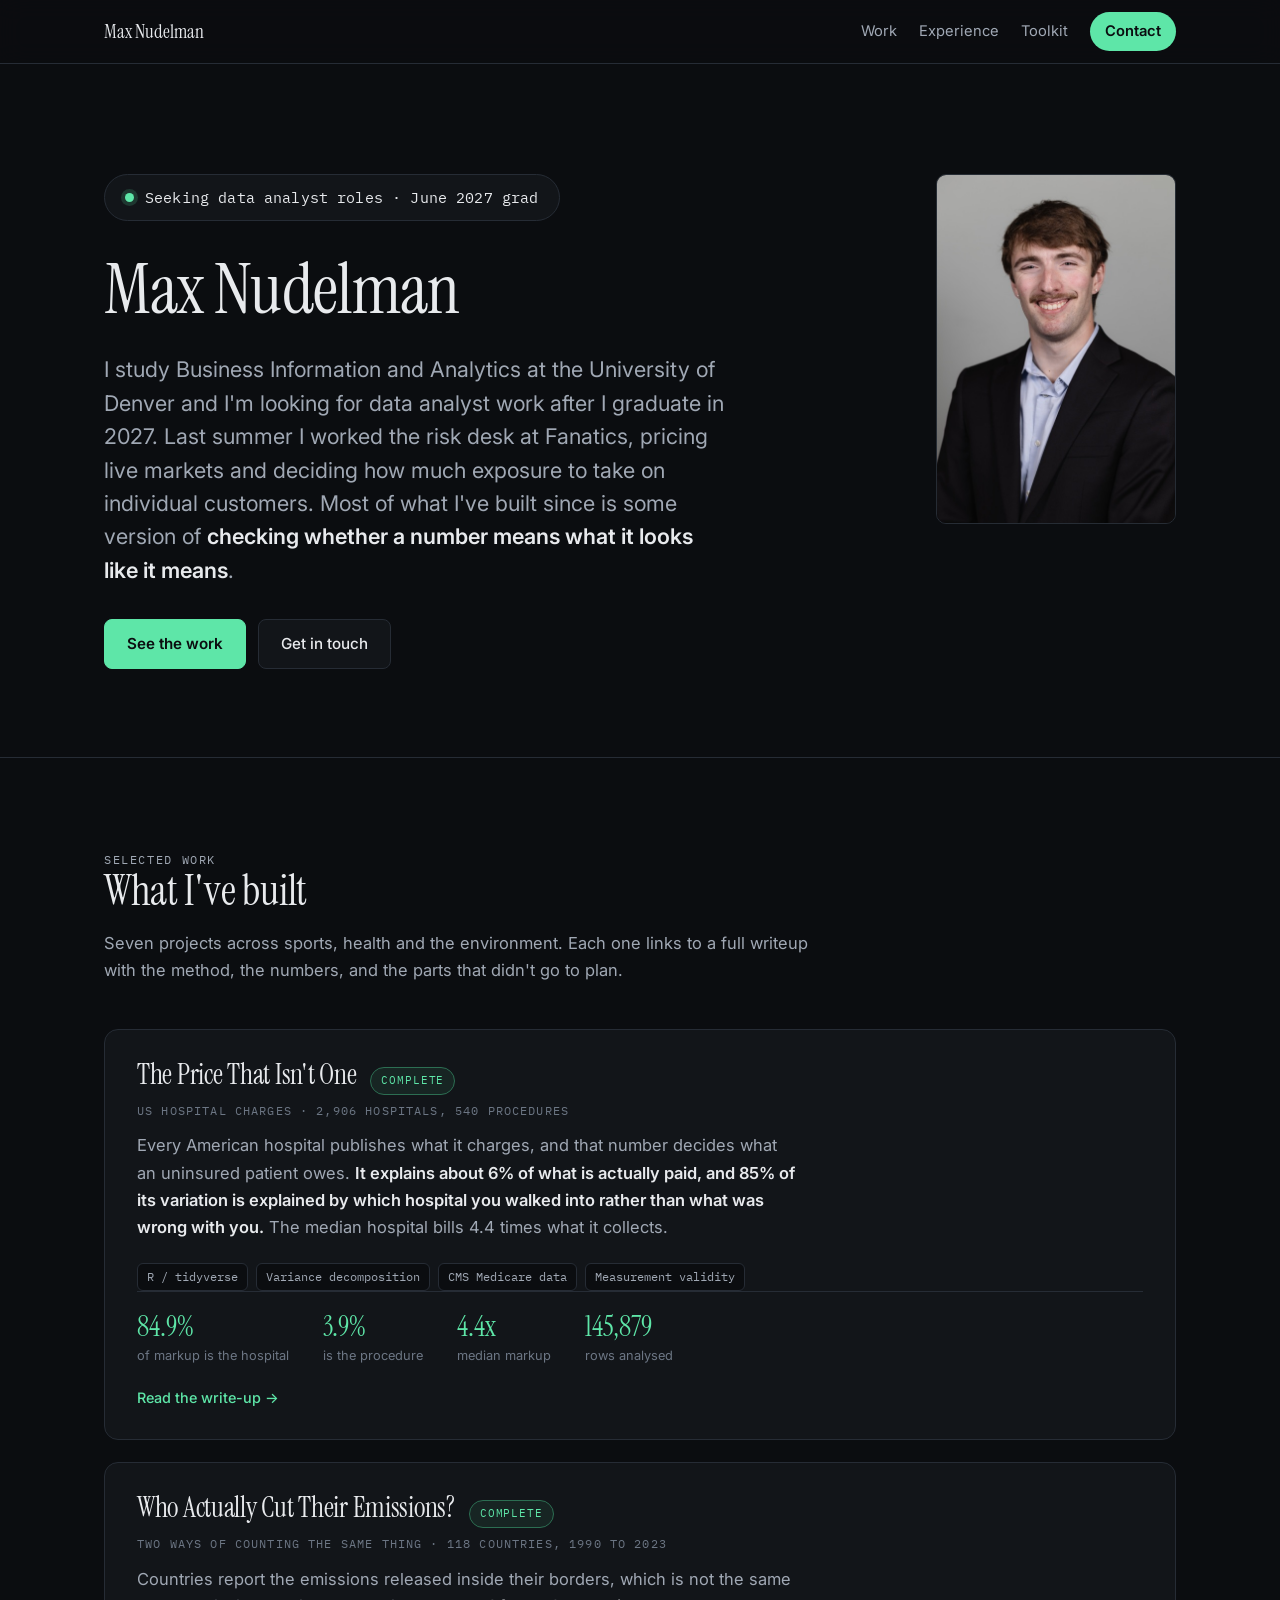
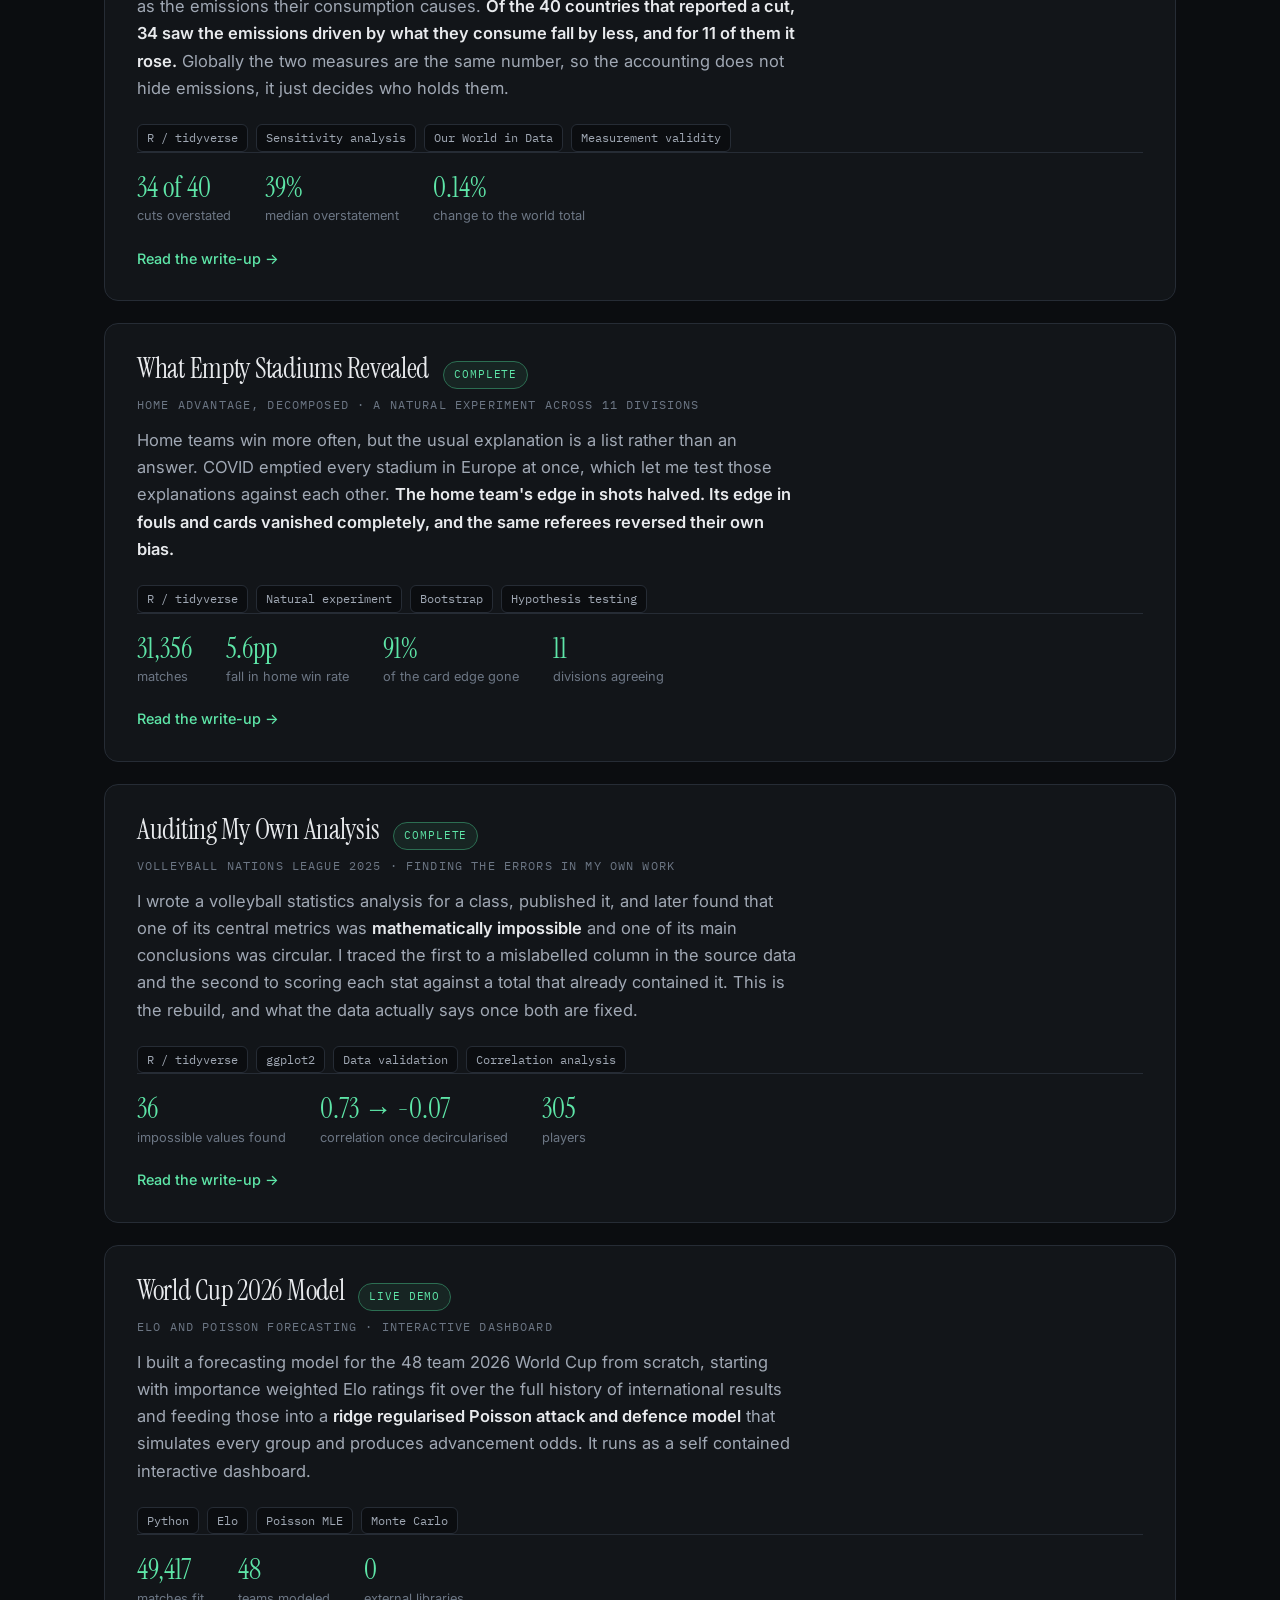
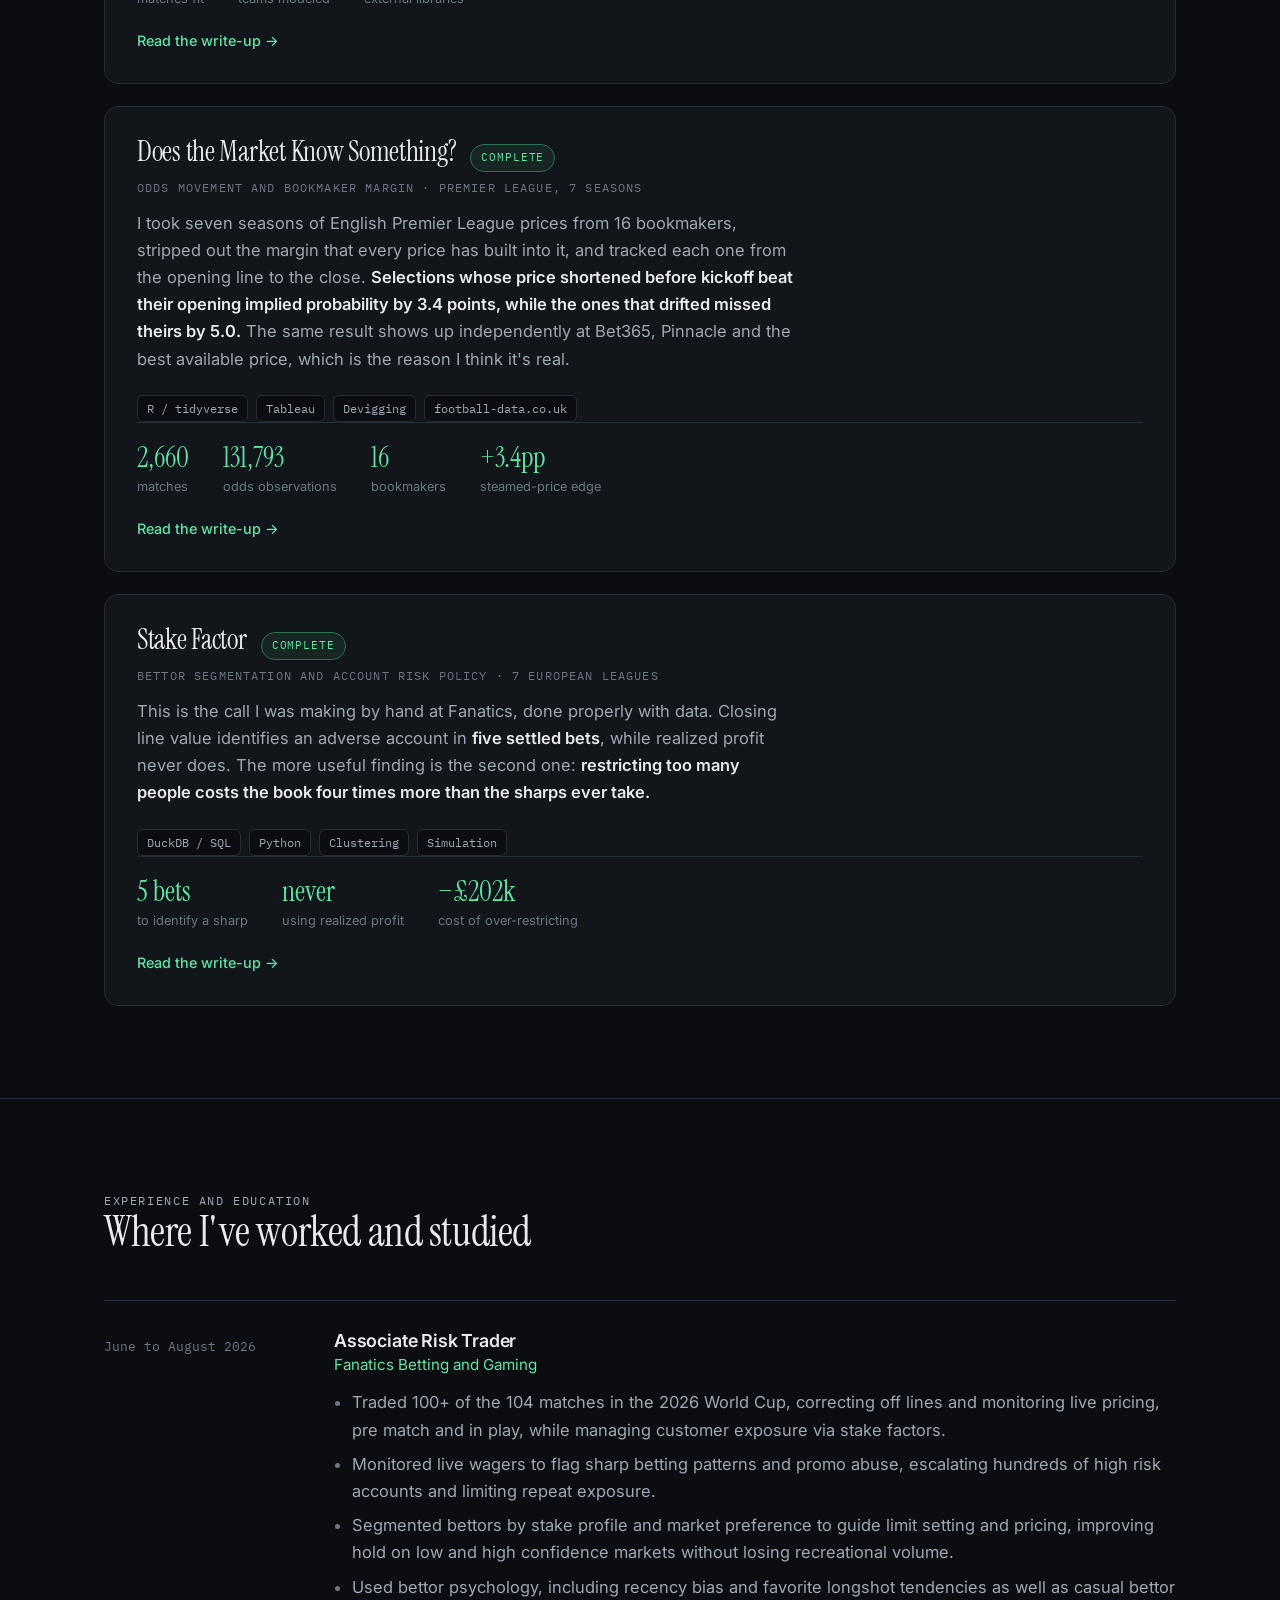
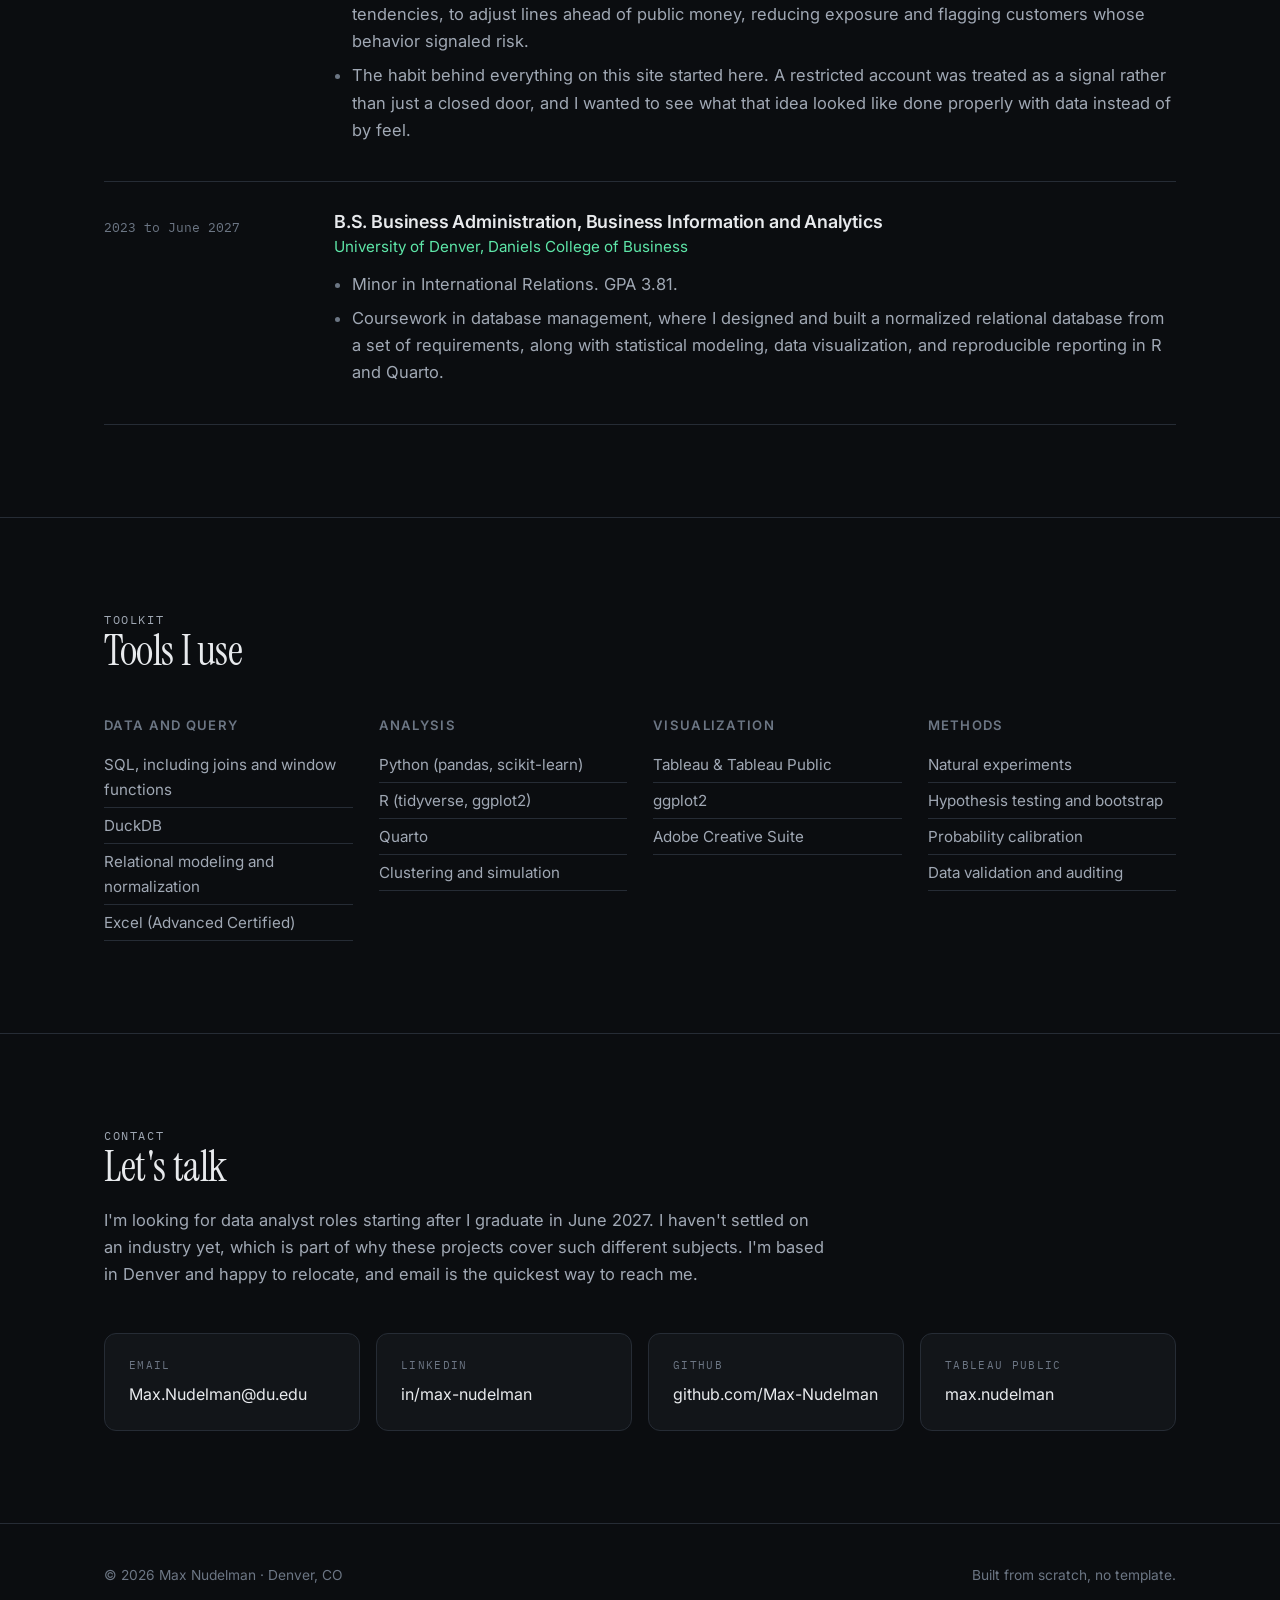
==== commit 26f68f6c: "Toolkit heading to Tools I use, breaking the repeated What I pattern Co-Authored-By: Claude Opus 5 <" ====
--- a/index.html
+++ b/index.html
@@ -295,7 +295,7 @@
   <div class="wrap">
     <div class="section-head">
       <p class="eyebrow">Toolkit</p>
-      <h2>What I work in</h2>
+      <h2>Tools I use</h2>
     </div>
 
     <div class="skills">
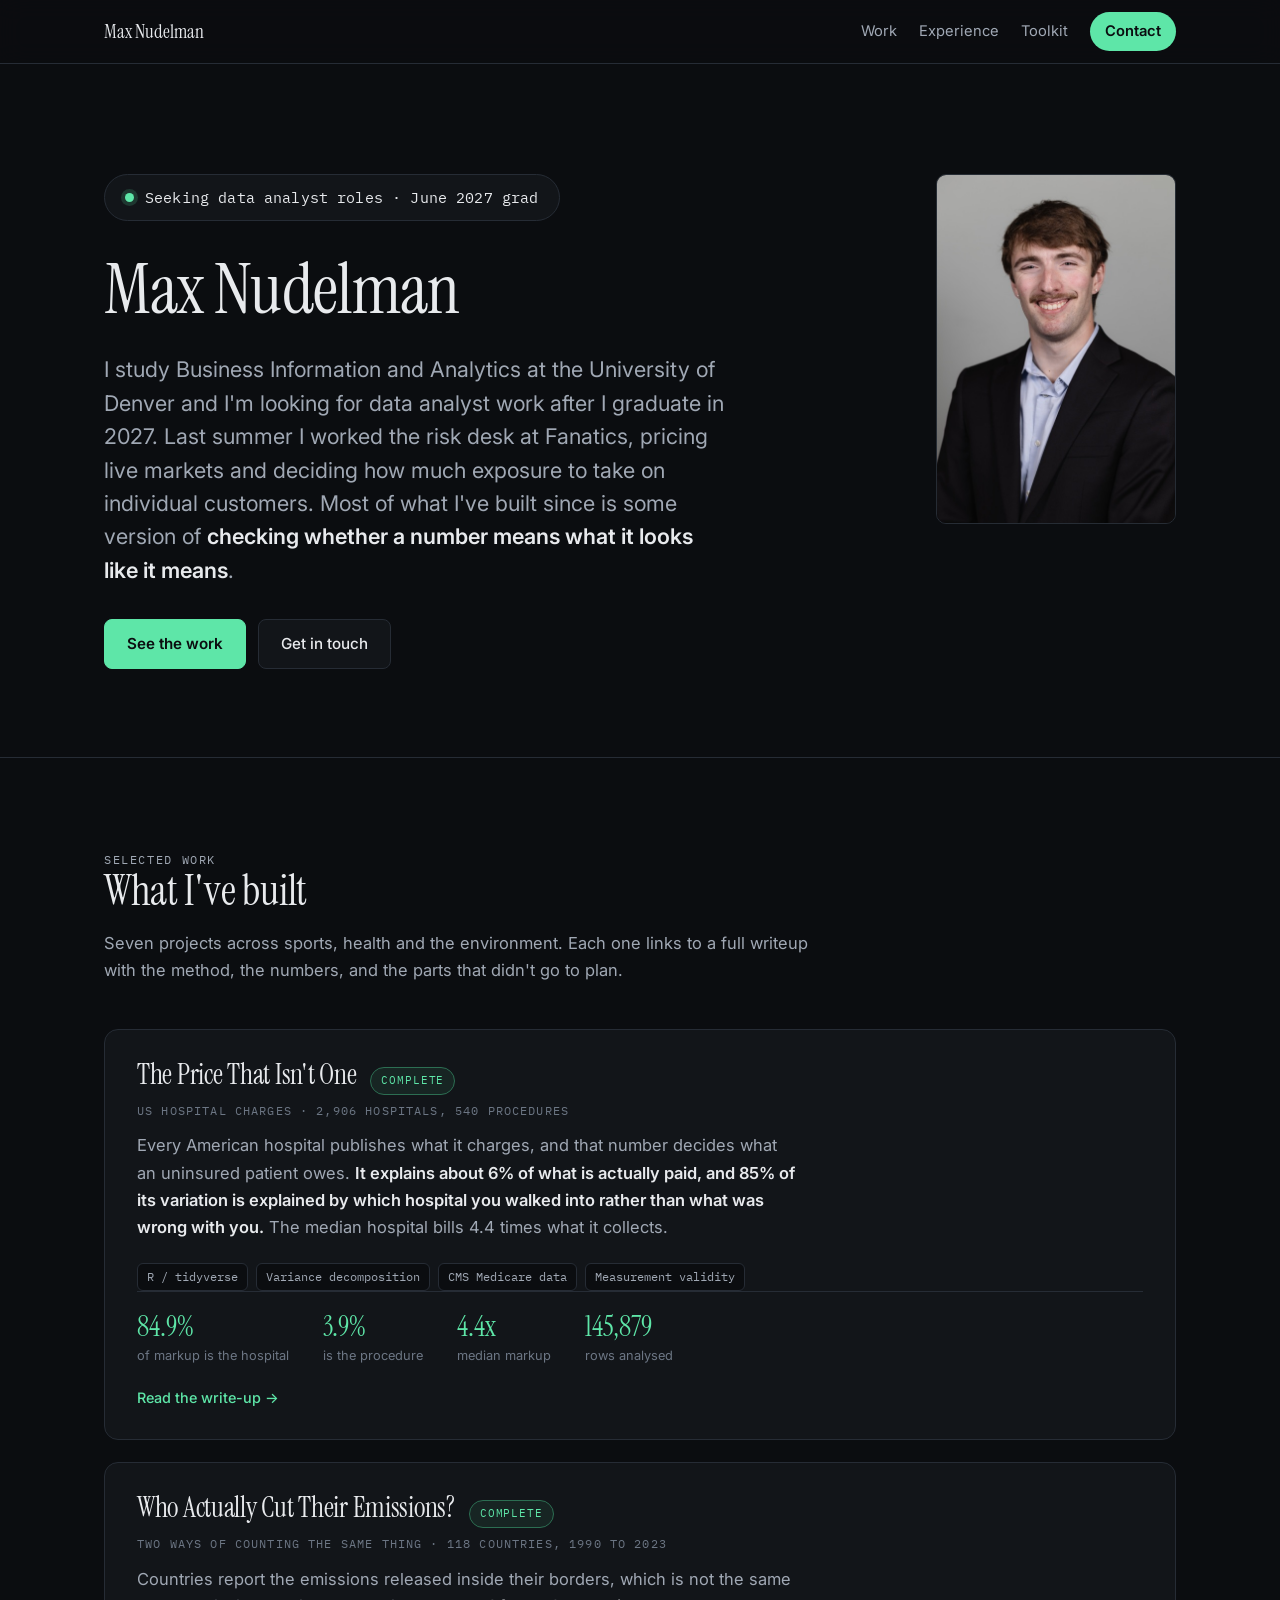
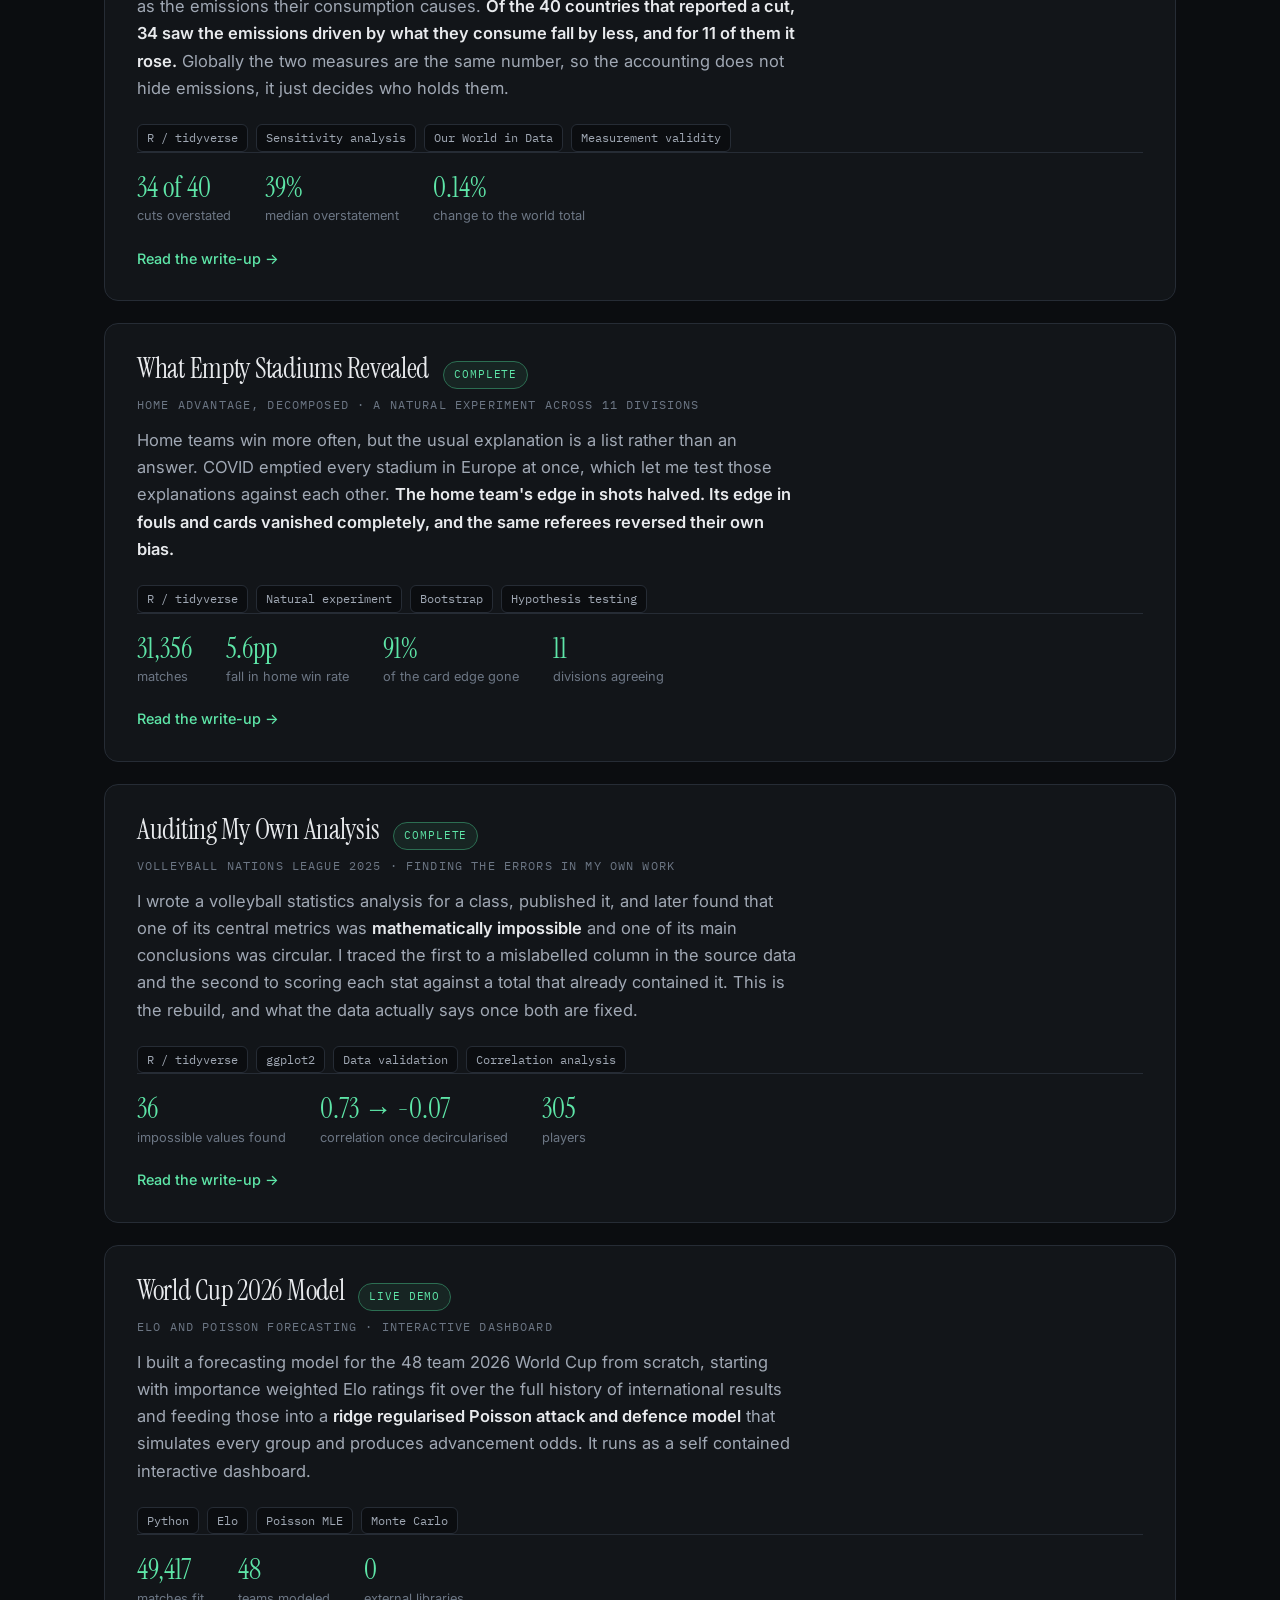
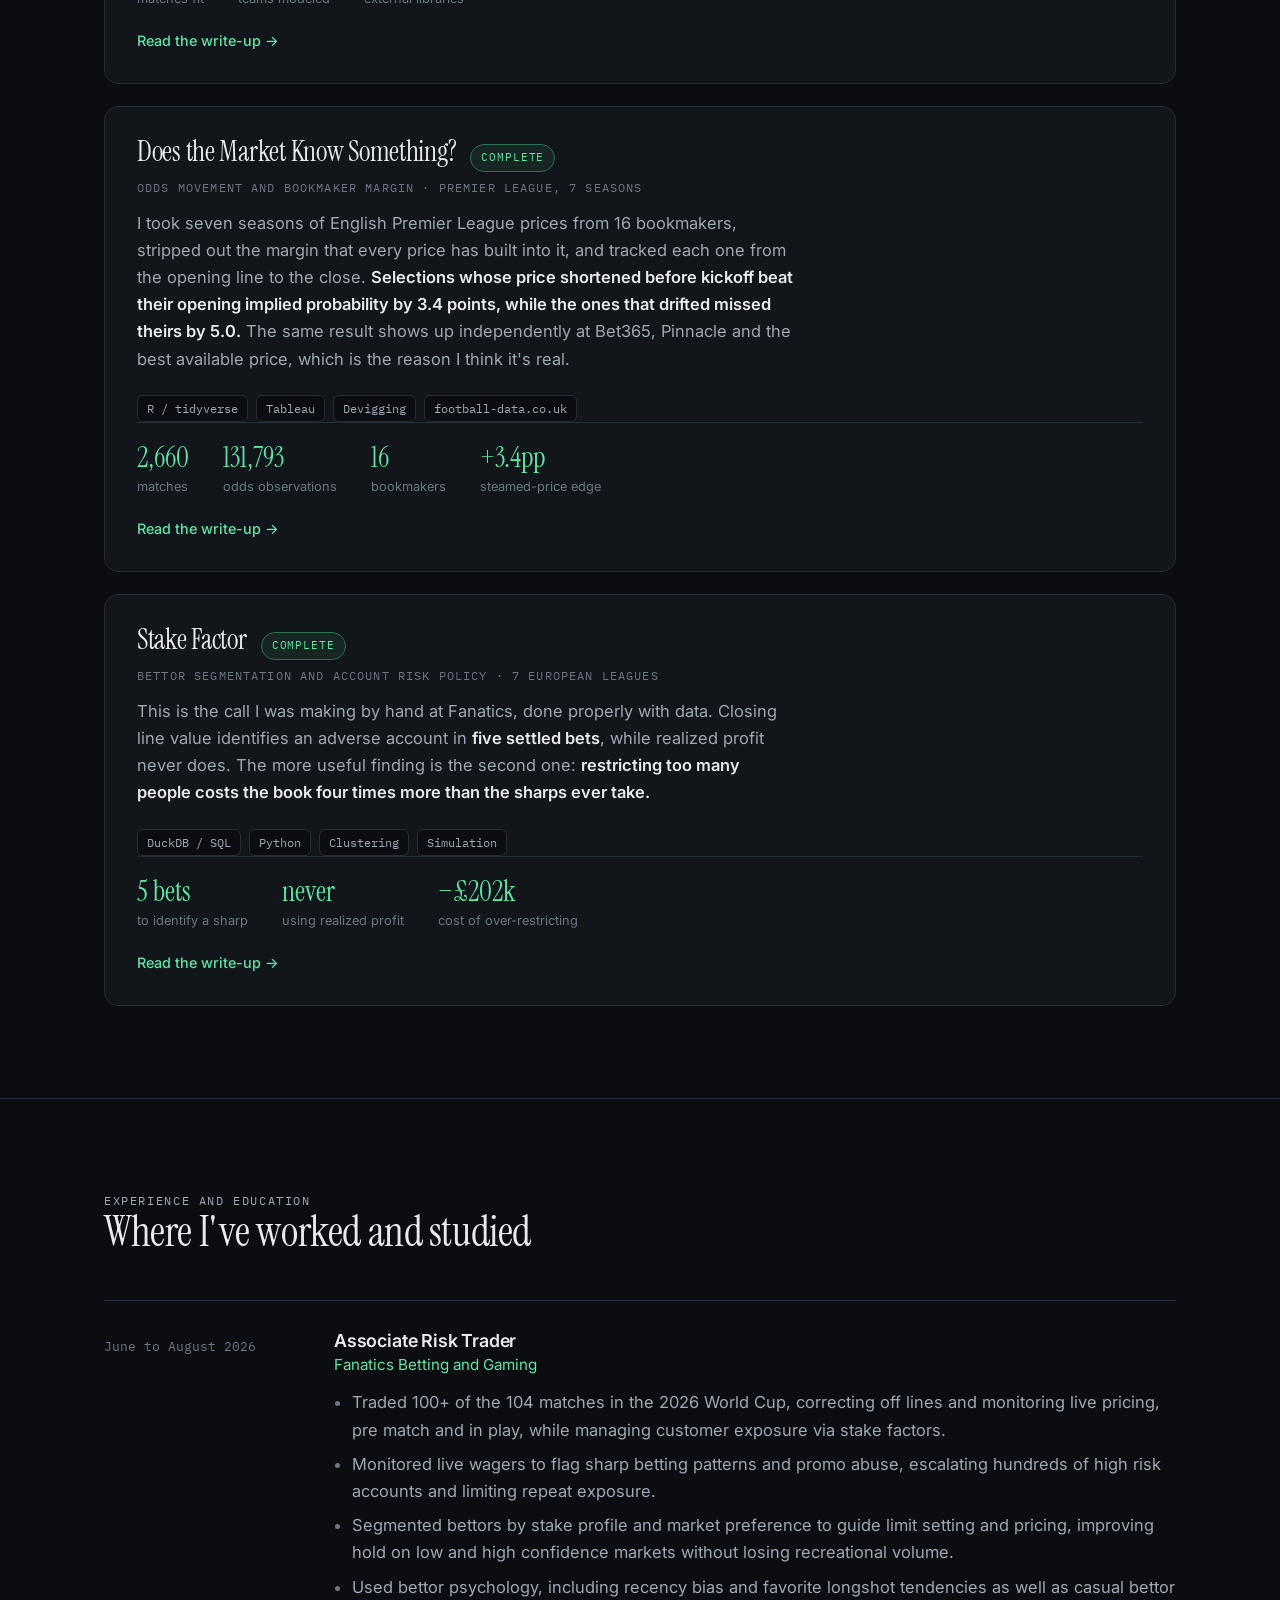
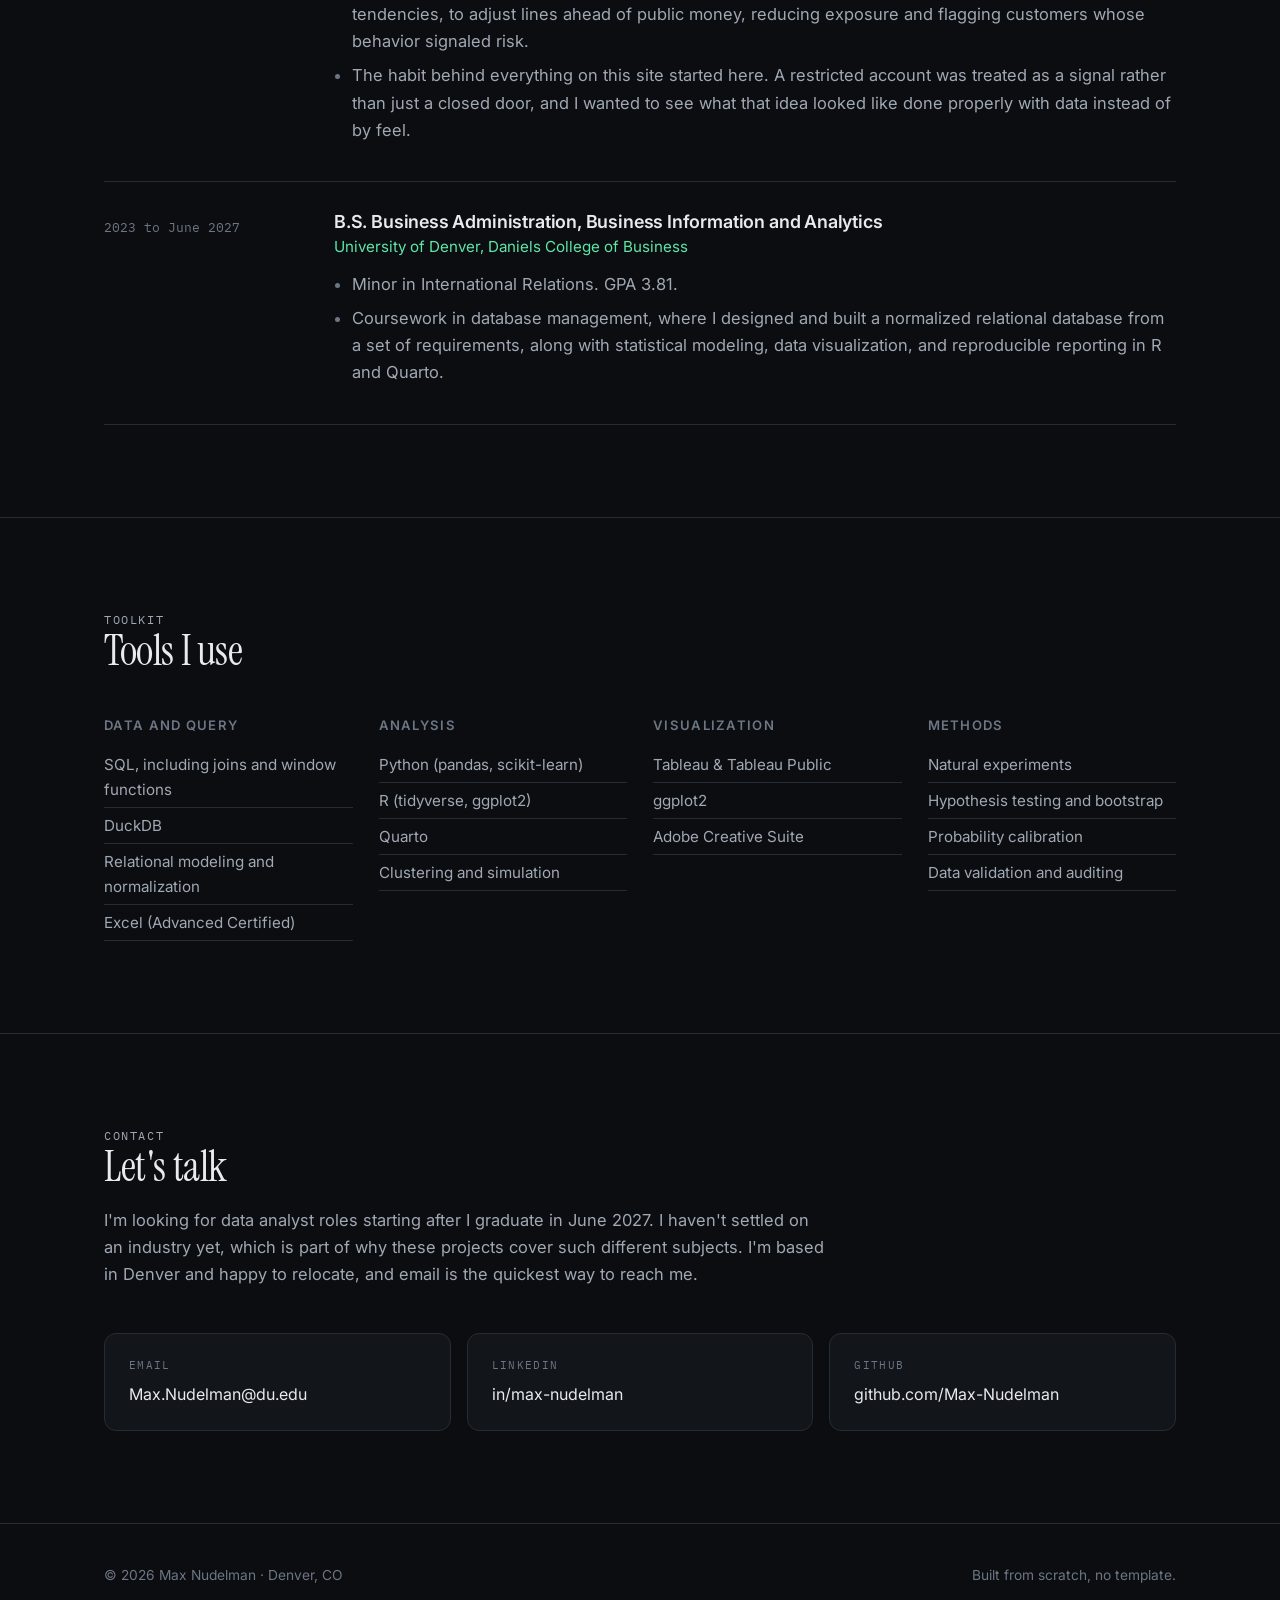
==== commit 1bc8ae48: "Add favicon and social card, drop the empty Tableau link SVG favicon on all nine pages including the" ====
--- a/index.html
+++ b/index.html
@@ -11,6 +11,13 @@
 <meta property="og:description" content="Most of my work comes down to one question: is this effect real, or an artifact of how it was measured?">
 <meta property="og:type" content="website">
 
+<meta property="og:image" content="https://max-nudelman.github.io/assets/img/og-card.png">
+<meta property="og:image:width" content="1200">
+<meta property="og:image:height" content="630">
+<meta property="og:url" content="https://max-nudelman.github.io/">
+<meta name="twitter:card" content="summary_large_image">
+<link rel="icon" href="assets/favicon.svg" type="image/svg+xml">
+<link rel="apple-touch-icon" href="assets/img/og-card.png">
 <link rel="preconnect" href="https://fonts.googleapis.com">
 <link rel="preconnect" href="https://fonts.gstatic.com" crossorigin>
 <link href="https://fonts.googleapis.com/css2?family=Instrument+Serif:ital@0;1&family=Inter:wght@400;500;600&family=IBM+Plex+Mono:wght@400&display=swap" rel="stylesheet">
@@ -361,9 +368,6 @@
       <a class="contact-card" href="https://github.com/Max-Nudelman" target="_blank" rel="noopener">
         <div class="lab">GitHub</div><div class="val">github.com/Max-Nudelman</div>
       </a>
-      <a class="contact-card" href="https://public.tableau.com/app/profile/max.nudelman" target="_blank" rel="noopener">
-        <div class="lab">Tableau Public</div><div class="val">max.nudelman</div>
-      </a>
     </div>
   </div>
 </section>
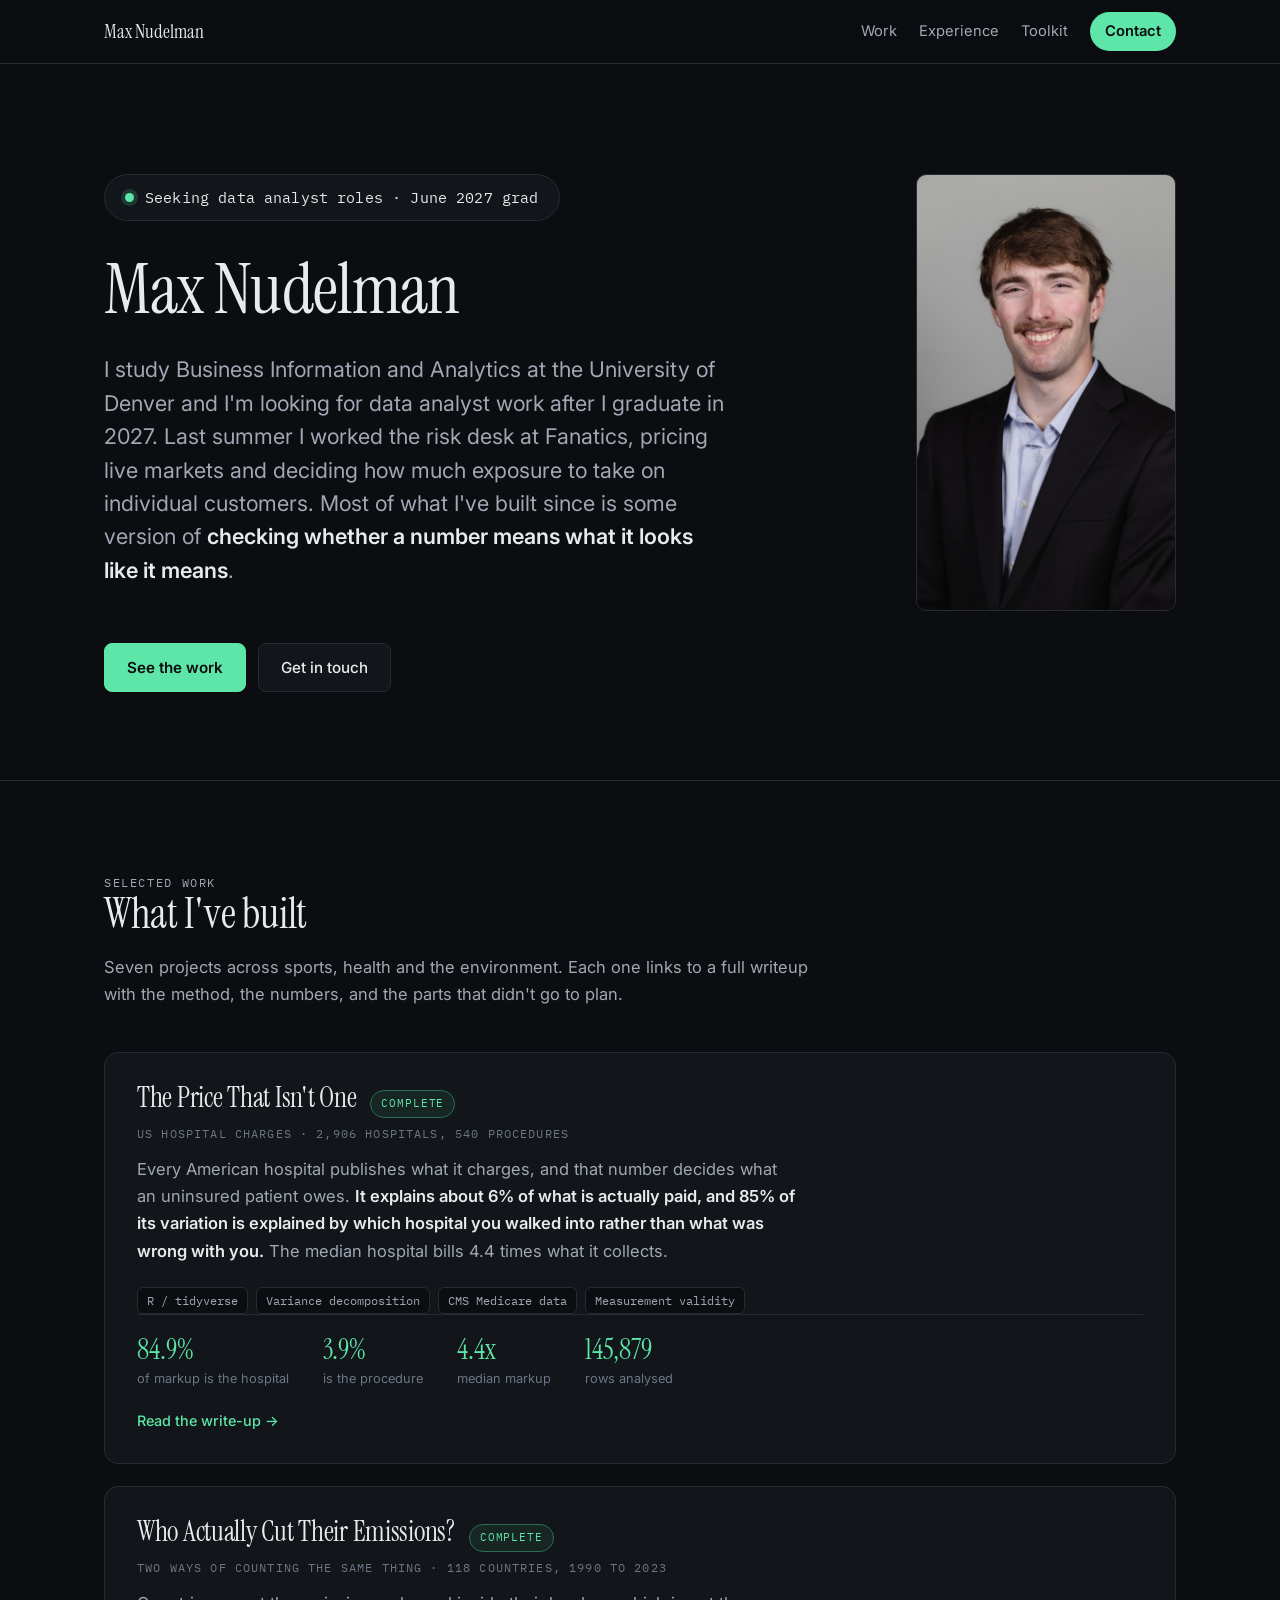
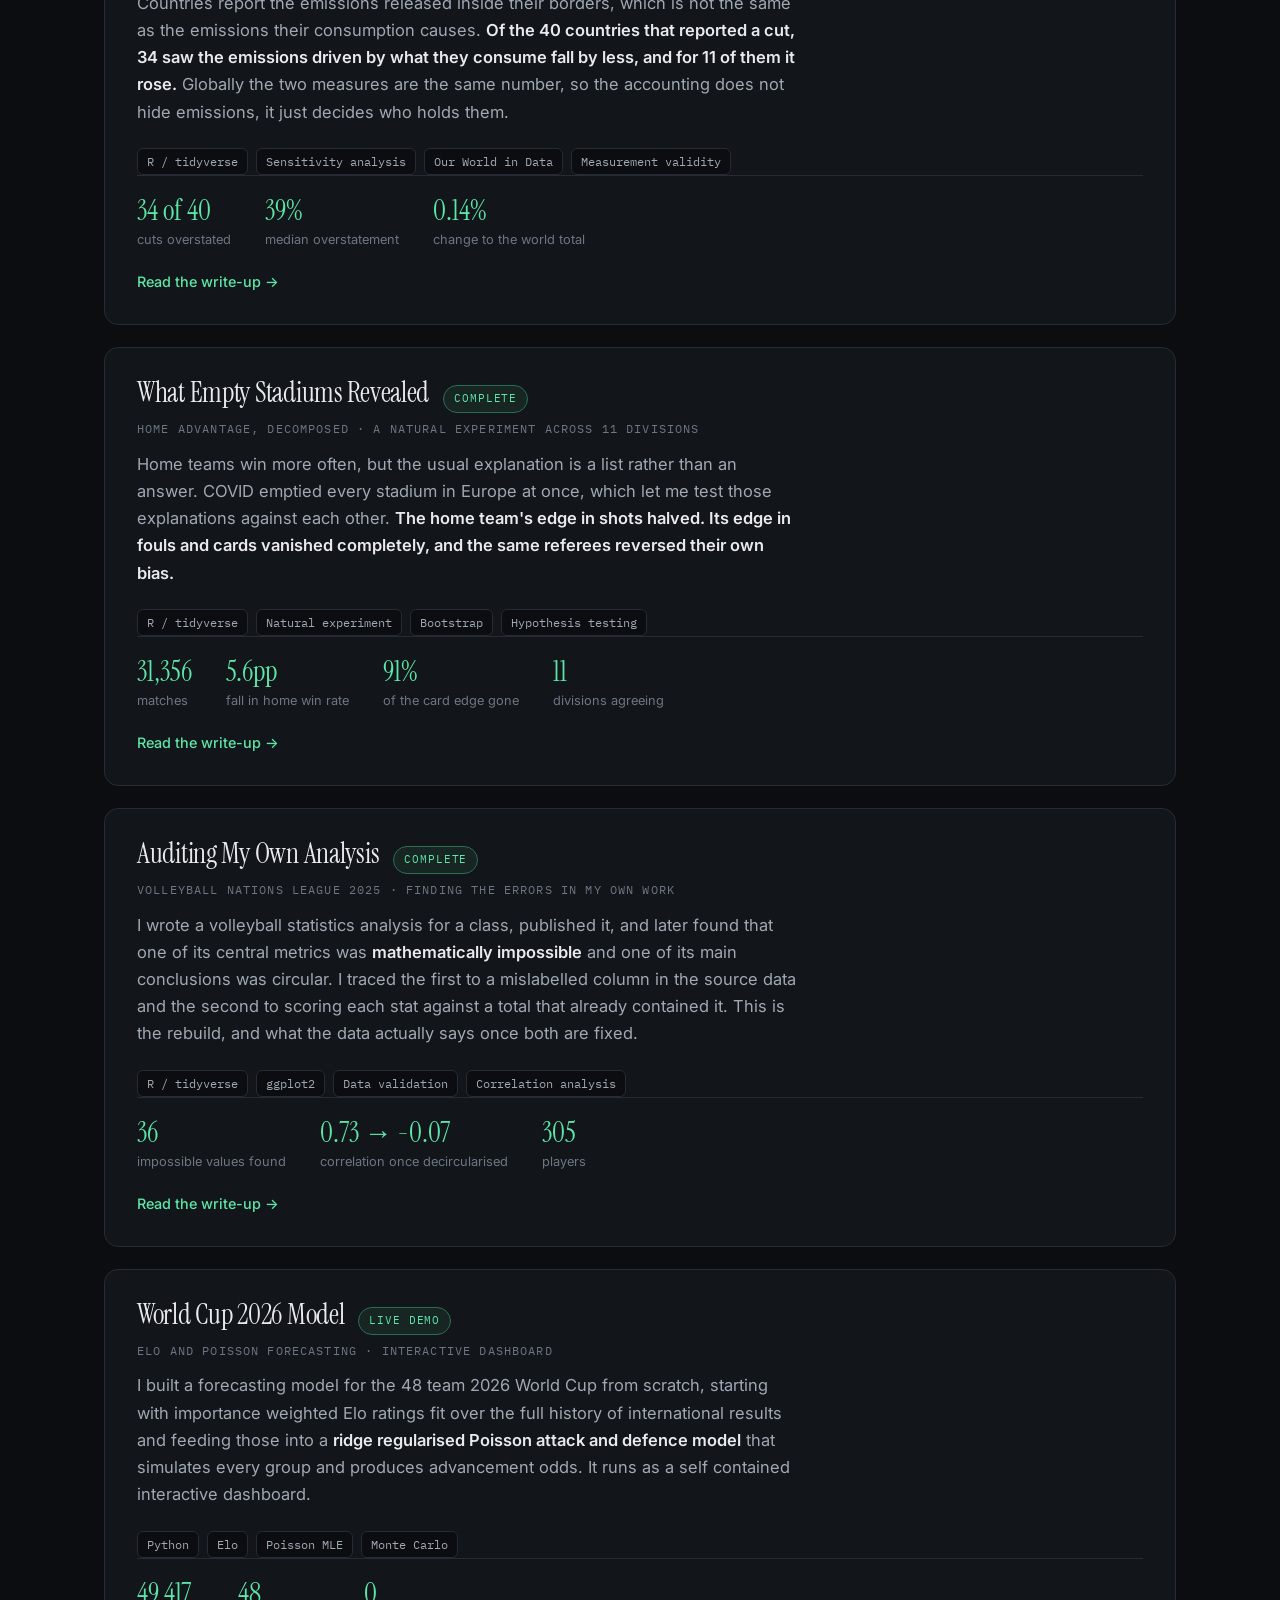
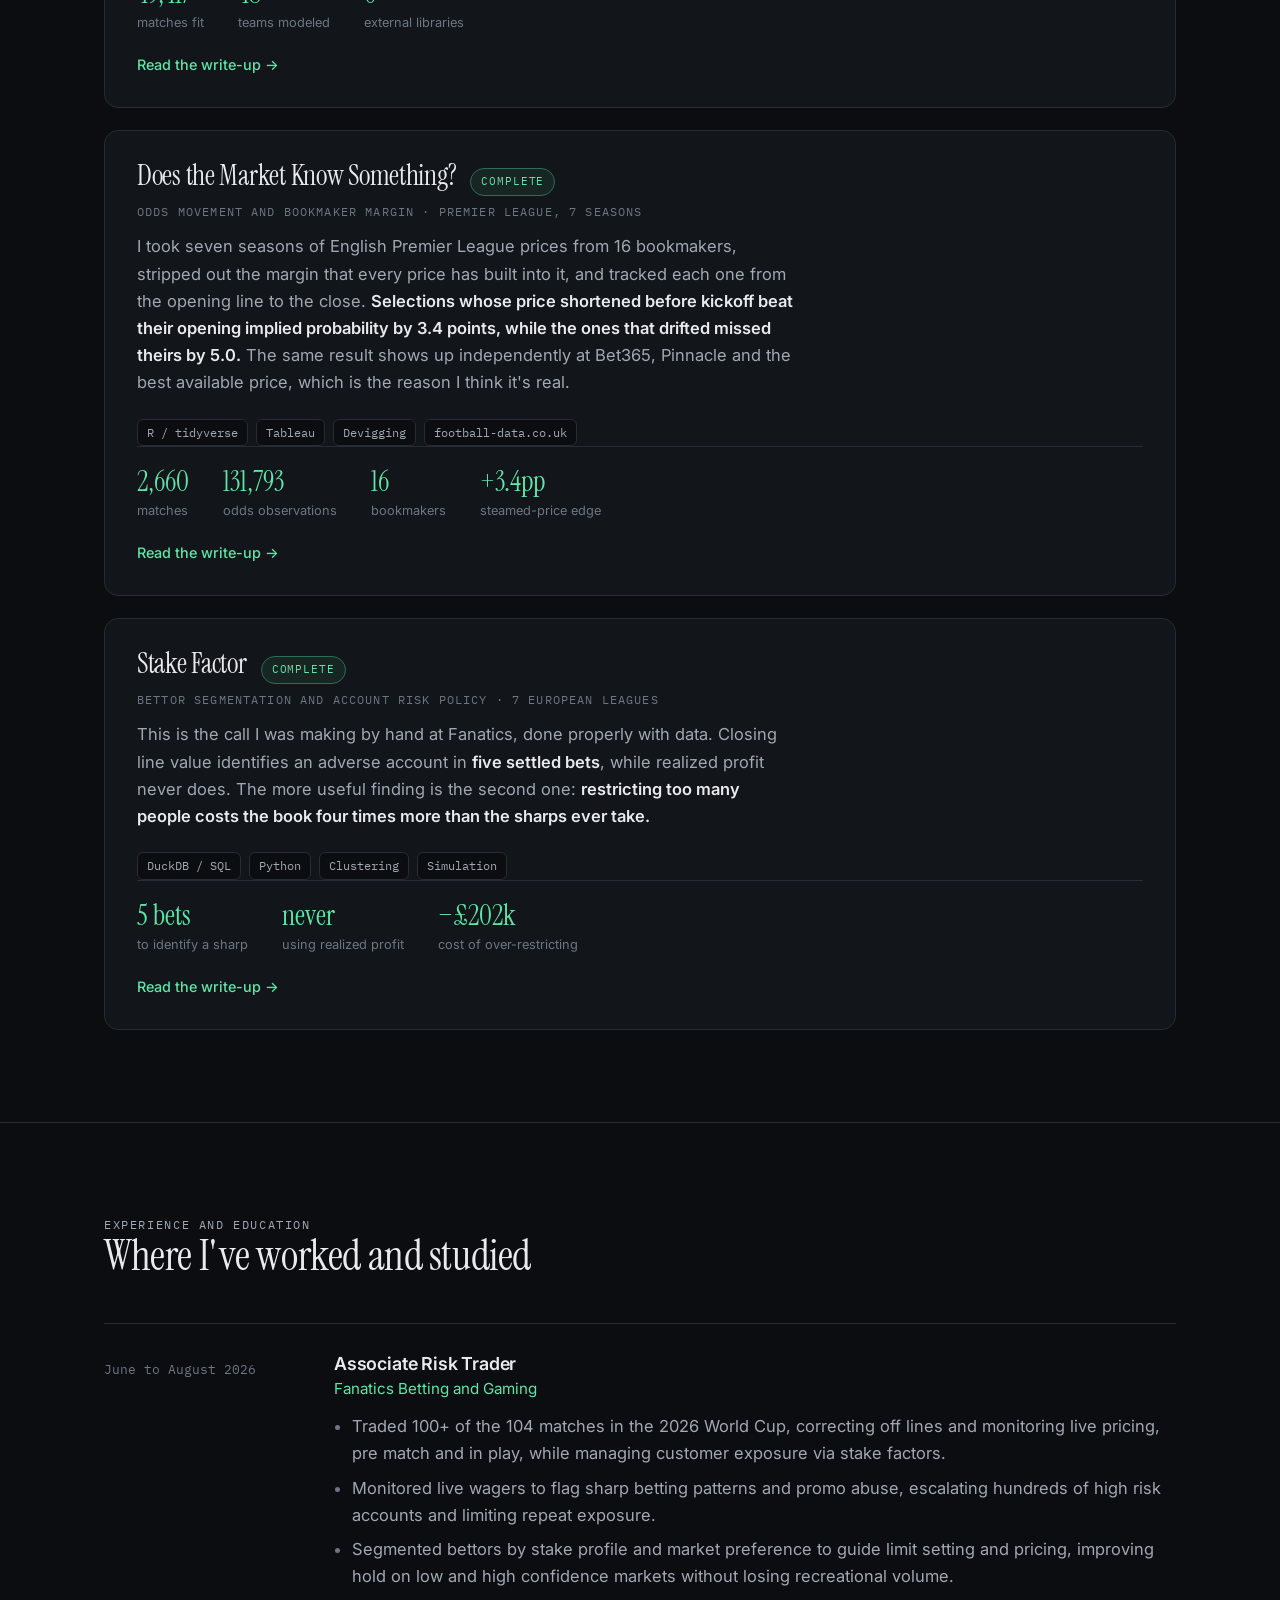
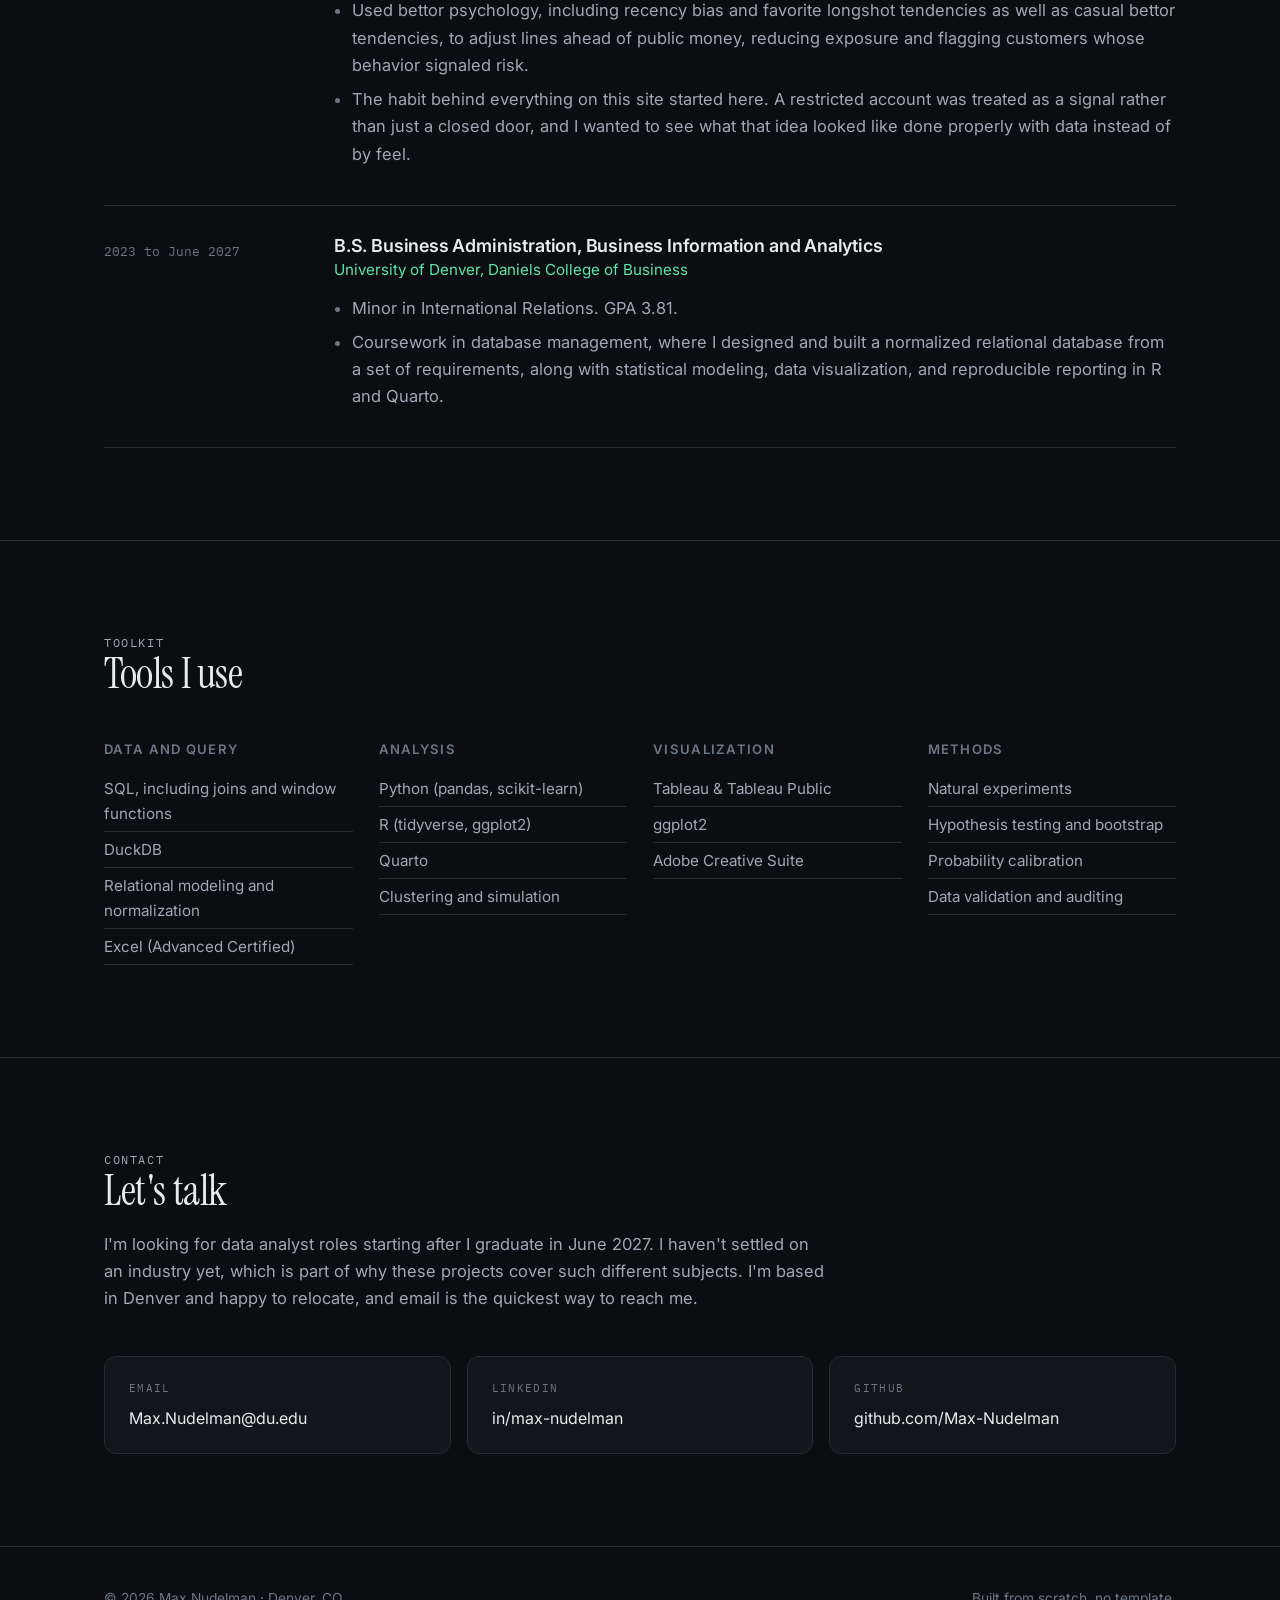
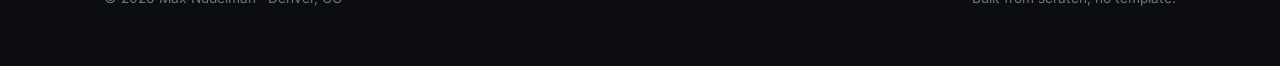
==== commit 32c8cabf: "Stretch the hero photo to match the copy block The photo was a fixed 240x350 next to a taller text c" ====
--- a/index.html
+++ b/index.html
@@ -11,13 +11,16 @@
 <meta property="og:description" content="Most of my work comes down to one question: is this effect real, or an artifact of how it was measured?">
 <meta property="og:type" content="website">
 
-<meta property="og:image" content="https://max-nudelman.github.io/assets/img/og-card.png">
+<meta property="og:image" content="https://max-nudelman.github.io/assets/img/og-card-v2.jpg">
+<meta property="og:image:secure_url" content="https://max-nudelman.github.io/assets/img/og-card-v2.jpg">
+<meta property="og:image:type" content="image/jpeg">
+<meta property="og:image:alt" content="Max Nudelman, data analyst. Seven projects on measurement, causal inference and data validation.">
 <meta property="og:image:width" content="1200">
 <meta property="og:image:height" content="630">
 <meta property="og:url" content="https://max-nudelman.github.io/">
 <meta name="twitter:card" content="summary_large_image">
 <link rel="icon" href="assets/favicon.svg" type="image/svg+xml">
-<link rel="apple-touch-icon" href="assets/img/og-card.png">
+<link rel="apple-touch-icon" href="assets/img/og-card-v2.jpg">
 <link rel="preconnect" href="https://fonts.googleapis.com">
 <link rel="preconnect" href="https://fonts.gstatic.com" crossorigin>
 <link href="https://fonts.googleapis.com/css2?family=Instrument+Serif:ital@0;1&family=Inter:wght@400;500;600&family=IBM+Plex+Mono:wght@400&display=swap" rel="stylesheet">
@@ -44,7 +47,7 @@
 <!-- ==================== HERO ==================== -->
 <header class="hero" id="top">
   <div class="wrap hero-grid">
-    <div>
+    <div class="hero-copy">
       <span class="status"><span class="dot"></span> Seeking data analyst roles &middot; June 2027 grad</span>
       <h1>Max Nudelman</h1>
       <p class="lede">
@@ -54,12 +57,12 @@
         what I've built since is some version of <strong>checking whether a number means what it looks
         like it means</strong>.
       </p>
-      <div class="hero-actions">
-        <a class="btn btn-primary" href="#work">See the work</a>
-        <a class="btn" href="#contact">Get in touch</a>
-      </div>
     </div>
     <img class="hero-photo" src="assets/img/headshot.jpg" alt="Portrait of Max Nudelman">
+    <div class="hero-actions">
+      <a class="btn btn-primary" href="#work">See the work</a>
+      <a class="btn" href="#contact">Get in touch</a>
+    </div>
   </div>
 </header>
 
--- a/assets/css/style.css
+++ b/assets/css/style.css
@@ -97,7 +97,18 @@
    HERO
    ============================================================ */
 .hero { padding: clamp(56px, 10vw, 110px) 0 clamp(48px, 8vw, 88px); border-bottom: 1px solid var(--line); }
-.hero-grid { display: grid; grid-template-columns: 1fr 240px; gap: 56px; align-items: start; }
+/* Two rows: the copy and the photo share row 1, the buttons sit below in row 2.
+   That lets the photo stretch to exactly the height of the copy block, ending
+   level with the last line of the paragraph, instead of leaving dead space. */
+.hero-grid {
+  display: grid;
+  grid-template-columns: 1fr 260px;
+  grid-template-rows: auto auto;
+  column-gap: 56px;
+  align-items: stretch;
+}
+.hero-copy   { grid-column: 1; grid-row: 1; }
+.hero-actions{ grid-column: 1; grid-row: 2; }
 .hero h1 { margin-bottom: .35em; }
 .hero .lede {
   font-size: clamp(1.12rem, 2.2vw, 1.35rem);
@@ -107,7 +118,10 @@
 }
 .hero .lede strong { color: var(--text); font-weight: 600; }
 .hero-photo {
-  width: 240px; height: 350px; object-fit: cover; object-position: center 22%;
+  grid-column: 2; grid-row: 1;
+  width: 100%; height: 100%;
+  min-height: 300px;              /* floor, so a short copy block cannot squash it */
+  object-fit: cover; object-position: center 20%;
   border-radius: 10px; border: 1px solid var(--line); filter: saturate(.92);
 }
 .status {
@@ -288,8 +302,9 @@
    RESPONSIVE
    ============================================================ */
 @media (max-width: 860px) {
-  .hero-grid { grid-template-columns: 1fr; gap: 34px; }
-  .hero-photo { width: 170px; height: 248px; order: -1; }
+  .hero-grid { grid-template-columns: 1fr; grid-template-rows: none; row-gap: 30px; }
+  .hero-copy, .hero-actions, .hero-photo { grid-column: 1; grid-row: auto; }
+  .hero-photo { width: 170px; height: 248px; min-height: 0; order: -1; }
   .entry { grid-template-columns: 1fr; gap: 10px; }
   .entry .when { padding-top: 0; }
 }
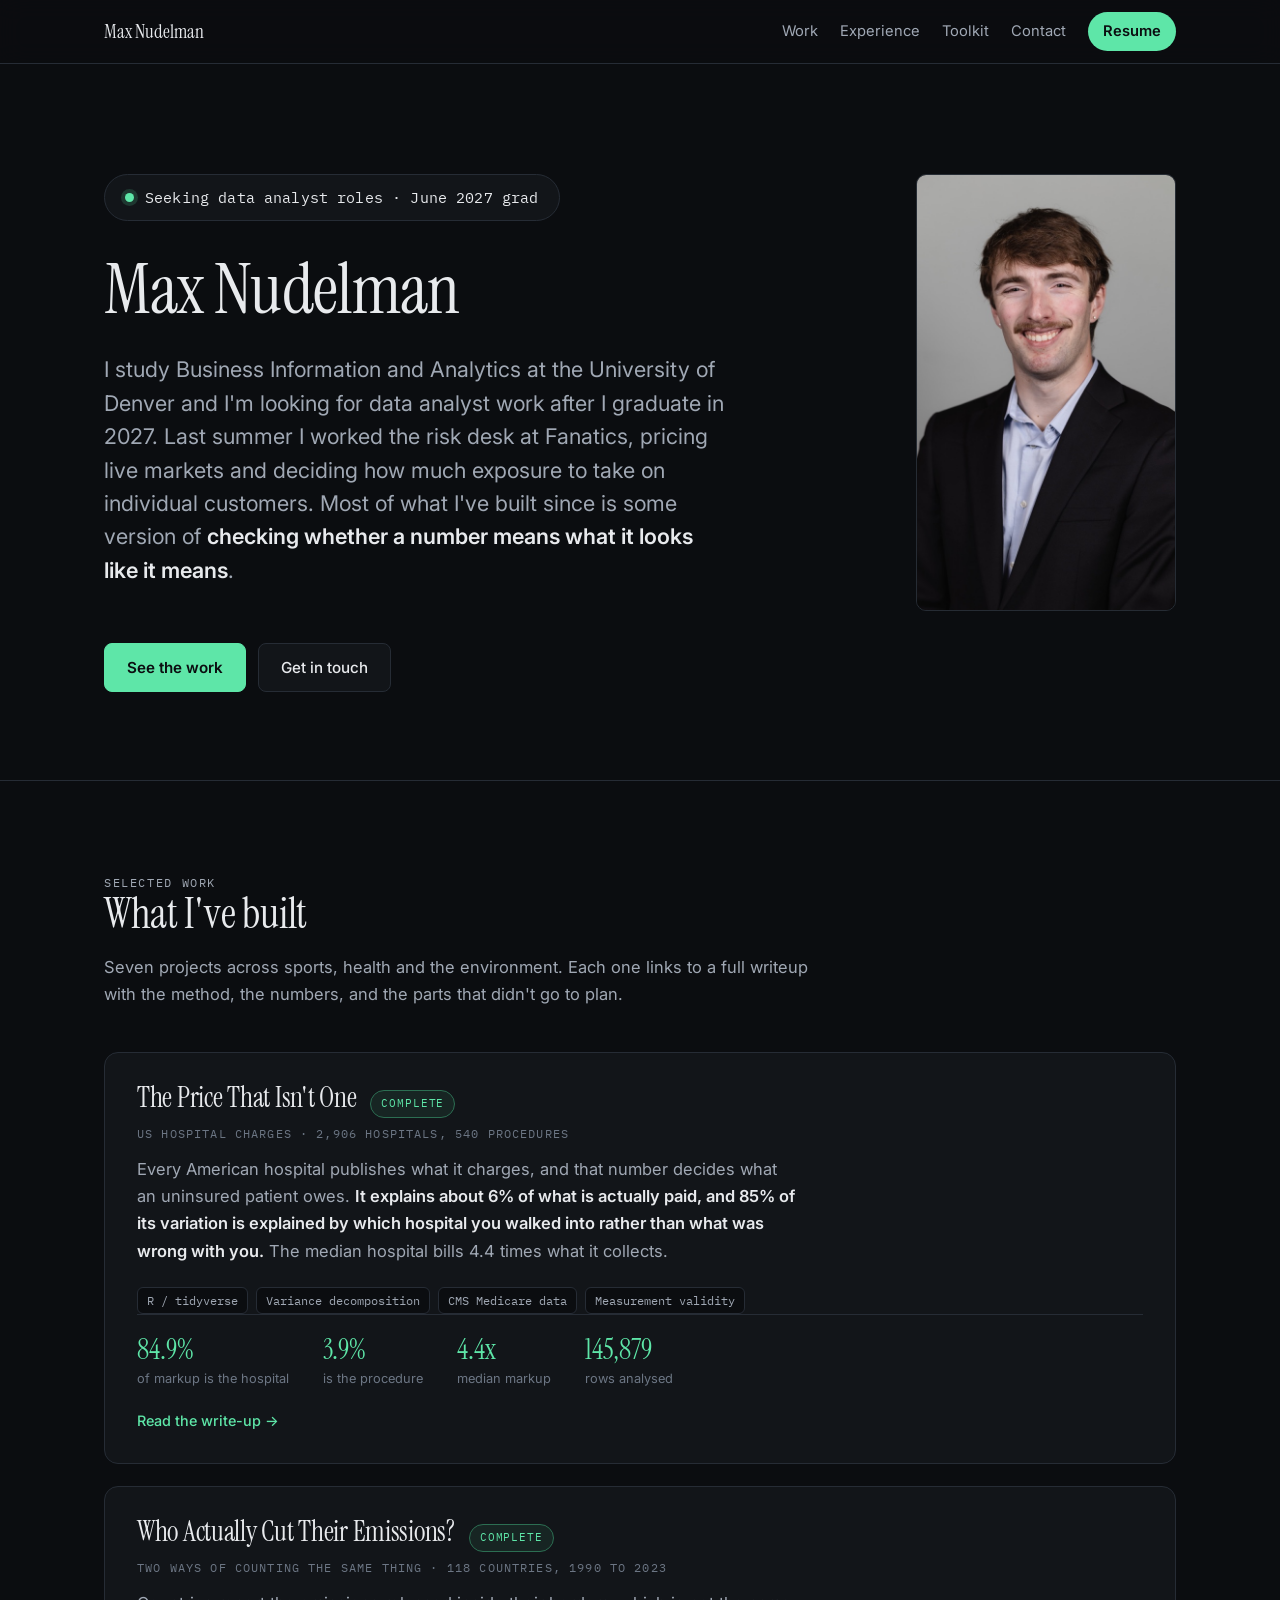
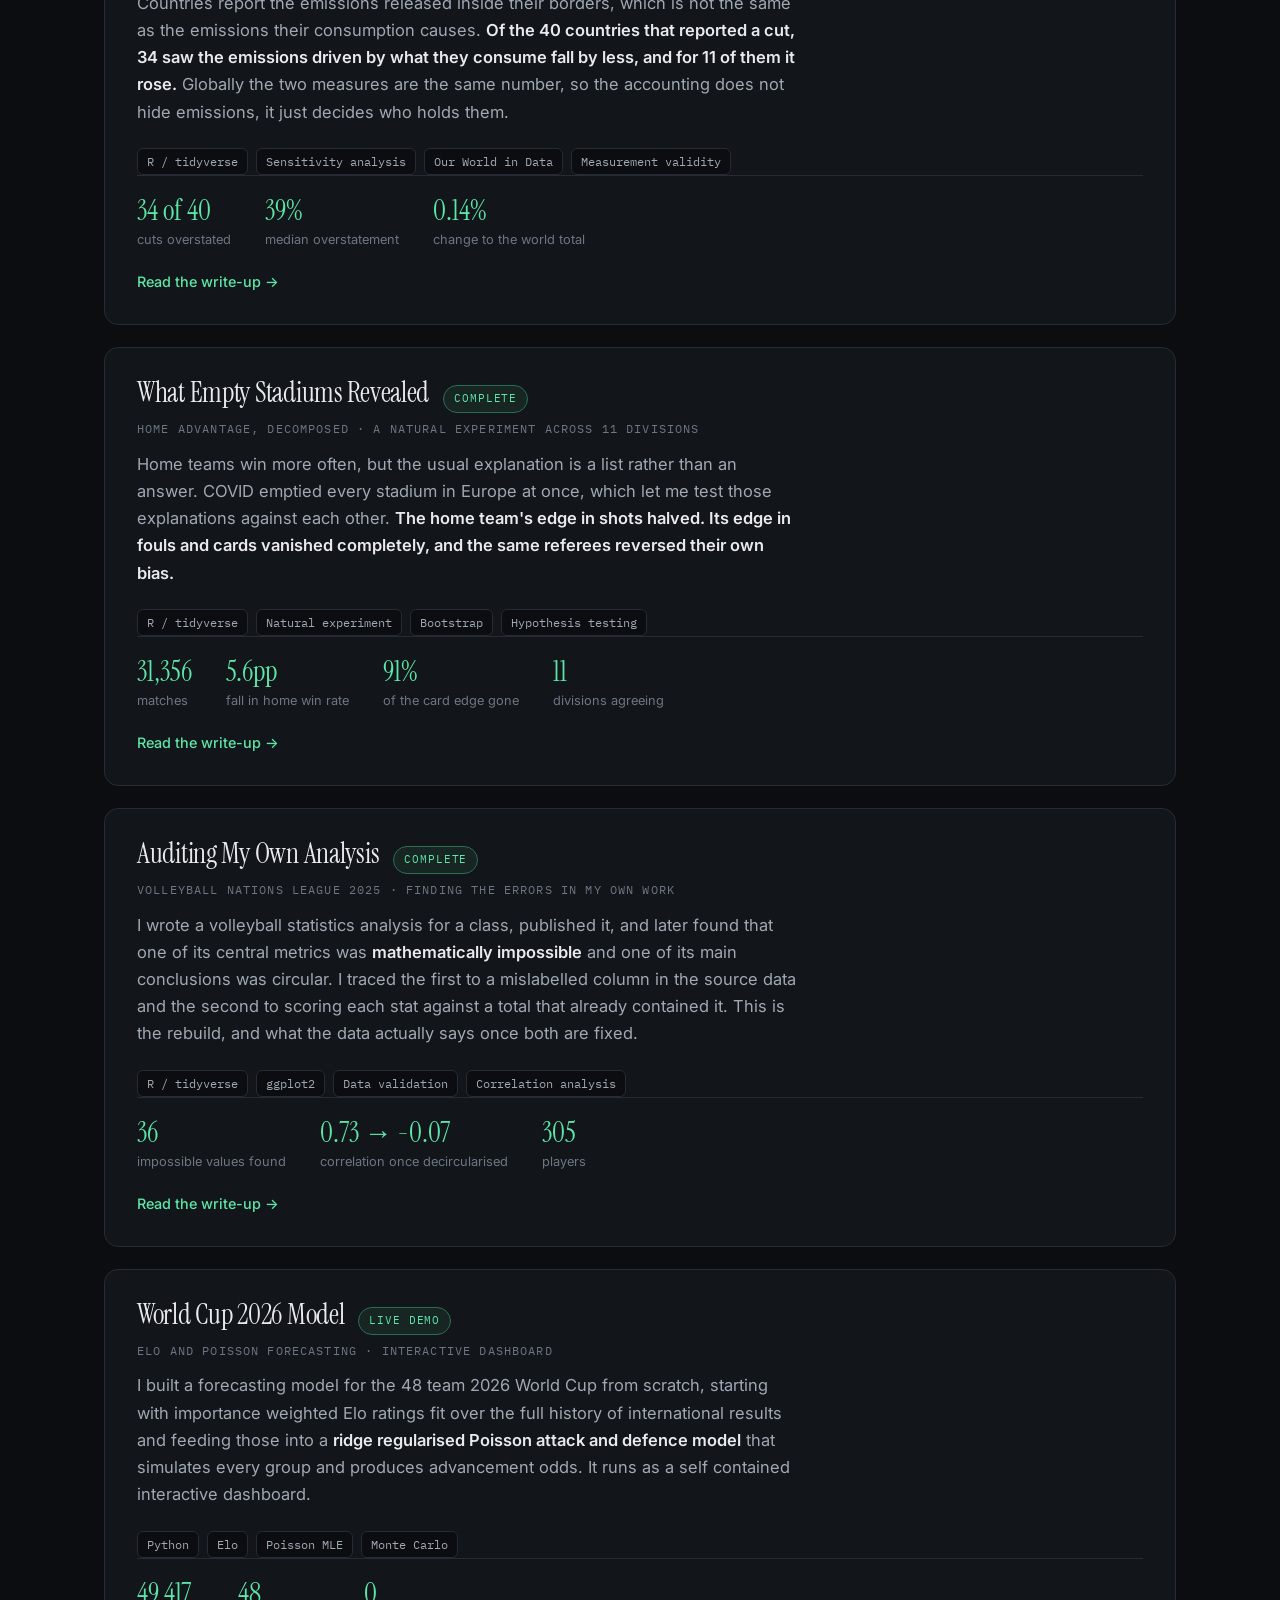
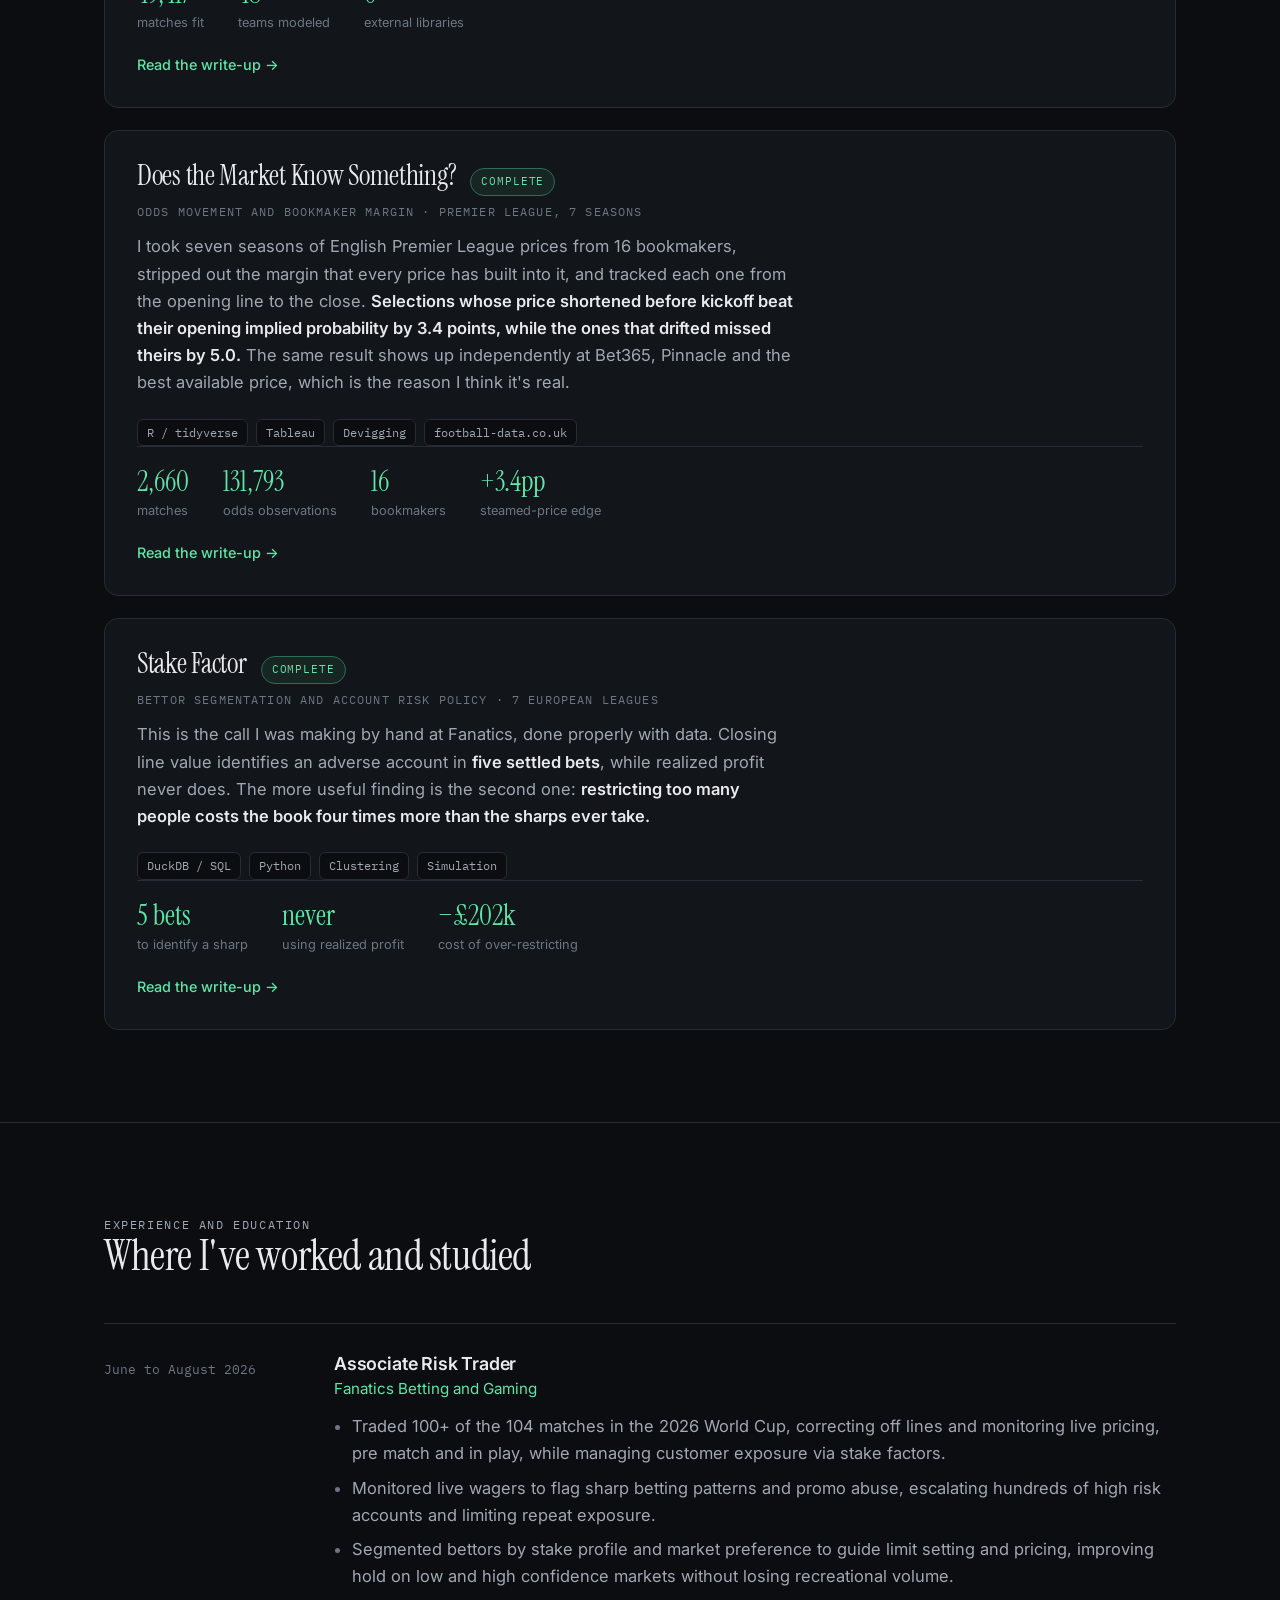
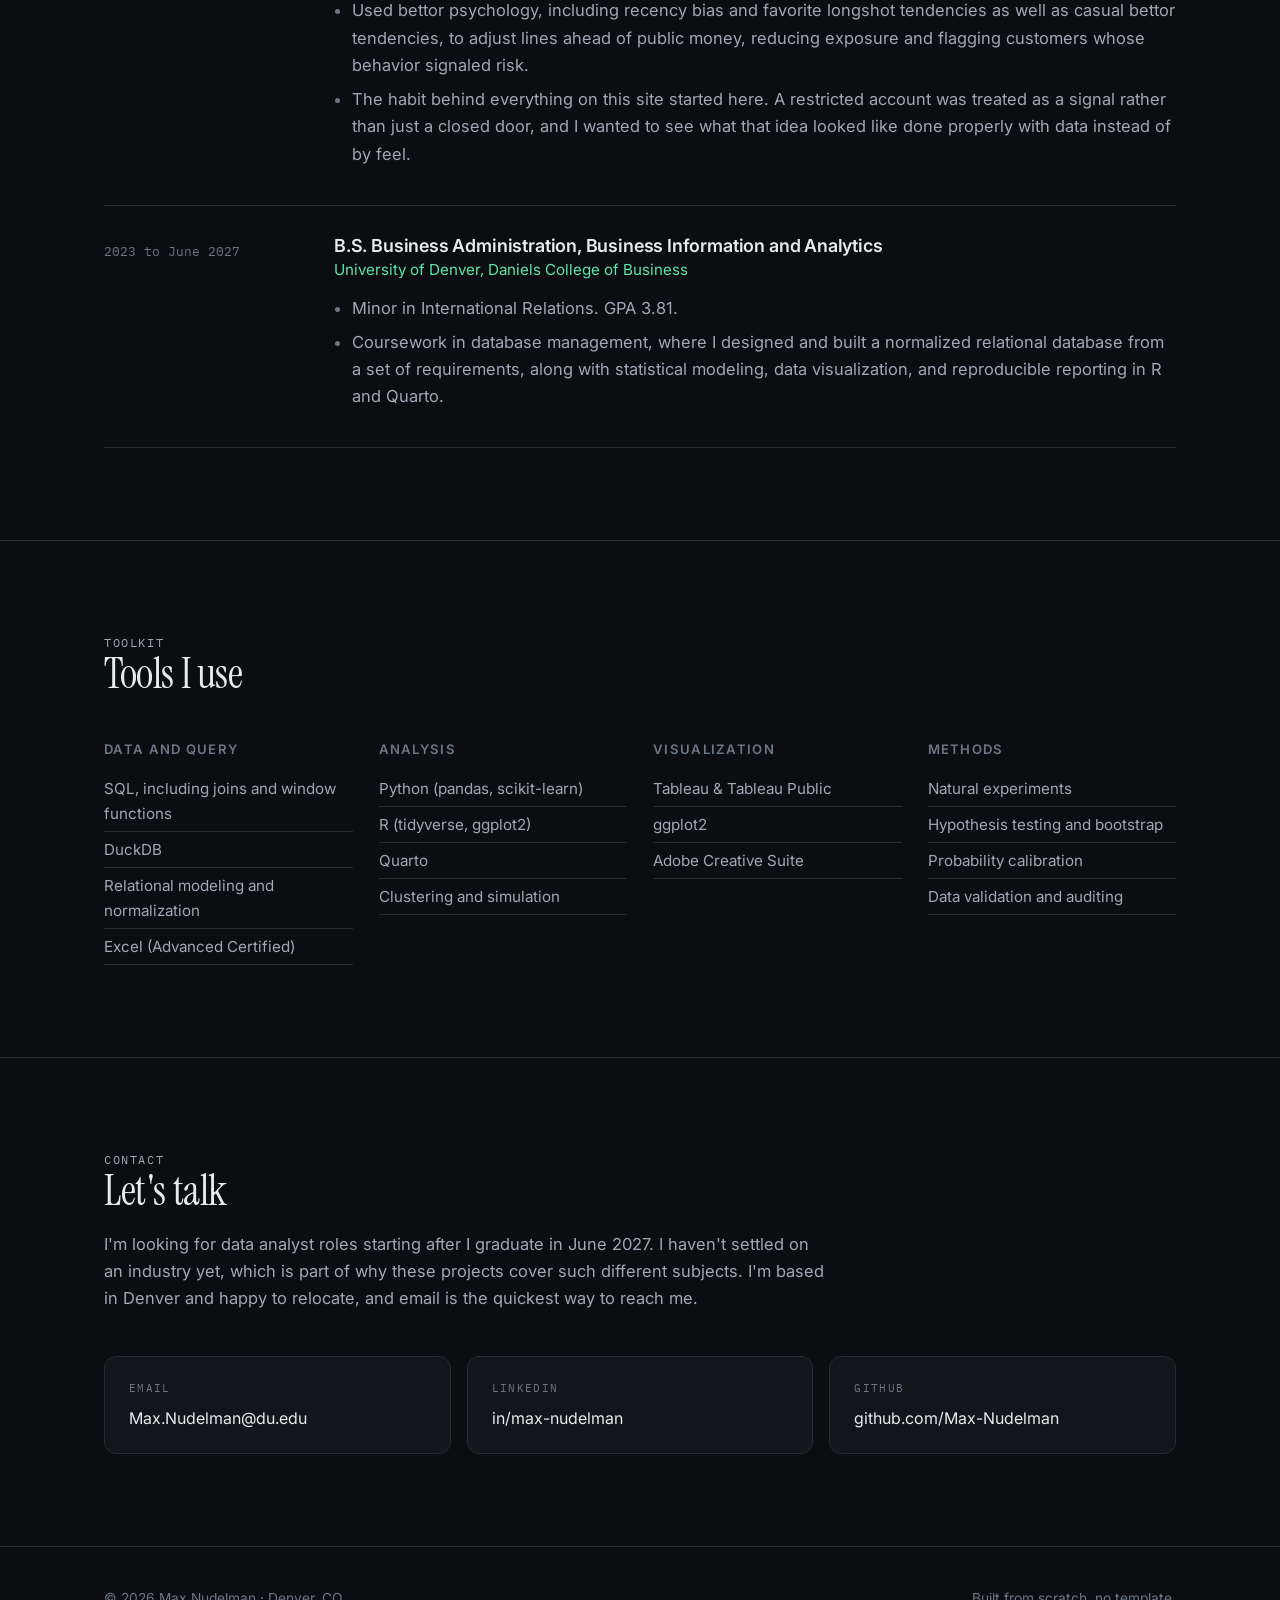
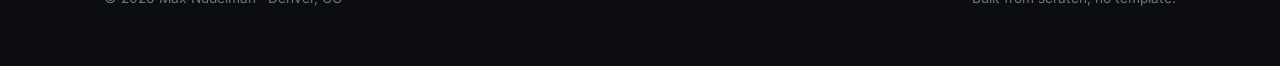
==== commit 00f18b8d: "Publish the resume and restore the nav download button Exported Resume - Nudelman 2026.docx to resum" ====
--- a/index.html
+++ b/index.html
@@ -25,6 +25,62 @@
 <link rel="preconnect" href="https://fonts.gstatic.com" crossorigin>
 <link href="https://fonts.googleapis.com/css2?family=Instrument+Serif:ital@0;1&family=Inter:wght@400;500;600&family=IBM+Plex+Mono:wght@400&display=swap" rel="stylesheet">
 <link rel="stylesheet" href="assets/css/style.css">
+<script type="application/ld+json">
+[
+  {
+    "@context": "https://schema.org",
+    "@type": "Person",
+    "name": "Max Nudelman",
+    "url": "https://max-nudelman.github.io/",
+    "image": "https://max-nudelman.github.io/assets/img/headshot.jpg",
+    "email": "mailto:Max.Nudelman@du.edu",
+    "description": "Business Information and Analytics student at the University of Denver and former risk trader at Fanatics Betting and Gaming. Builds data analysis projects on measurement validity, causal inference and data validation.",
+    "address": {
+      "@type": "PostalAddress",
+      "addressLocality": "Denver",
+      "addressRegion": "CO",
+      "addressCountry": "US"
+    },
+    "alumniOf": {
+      "@type": "CollegeOrUniversity",
+      "name": "University of Denver, Daniels College of Business"
+    },
+    "sameAs": [
+      "https://www.linkedin.com/in/max-nudelman",
+      "https://github.com/Max-Nudelman"
+    ],
+    "knowsAbout": [
+      "Data Analysis",
+      "SQL",
+      "Python",
+      "R",
+      "Tableau",
+      "Data Visualization",
+      "Causal Inference",
+      "Statistical Analysis",
+      "Experiment Design",
+      "Data Validation",
+      "Risk Analysis",
+      "Sports Analytics",
+      "DuckDB"
+    ],
+    "seeks": {
+      "@type": "Demand",
+      "name": "Data analyst roles beginning June 2027"
+    }
+  },
+  {
+    "@context": "https://schema.org",
+    "@type": "WebSite",
+    "name": "Max Nudelman",
+    "url": "https://max-nudelman.github.io/",
+    "author": {
+      "@type": "Person",
+      "name": "Max Nudelman"
+    }
+  }
+]
+</script>
 </head>
 <body>
 
@@ -37,7 +93,8 @@
       <a href="#work">Work</a>
       <a href="#experience">Experience</a>
       <a href="#toolkit">Toolkit</a>
-      <a class="cta" href="#contact">Contact</a>
+      <a href="#contact">Contact</a>
+      <a class="cta" href="resume/Max-Nudelman-Resume.pdf">Resume</a>
     </div>
   </div>
 </nav>
